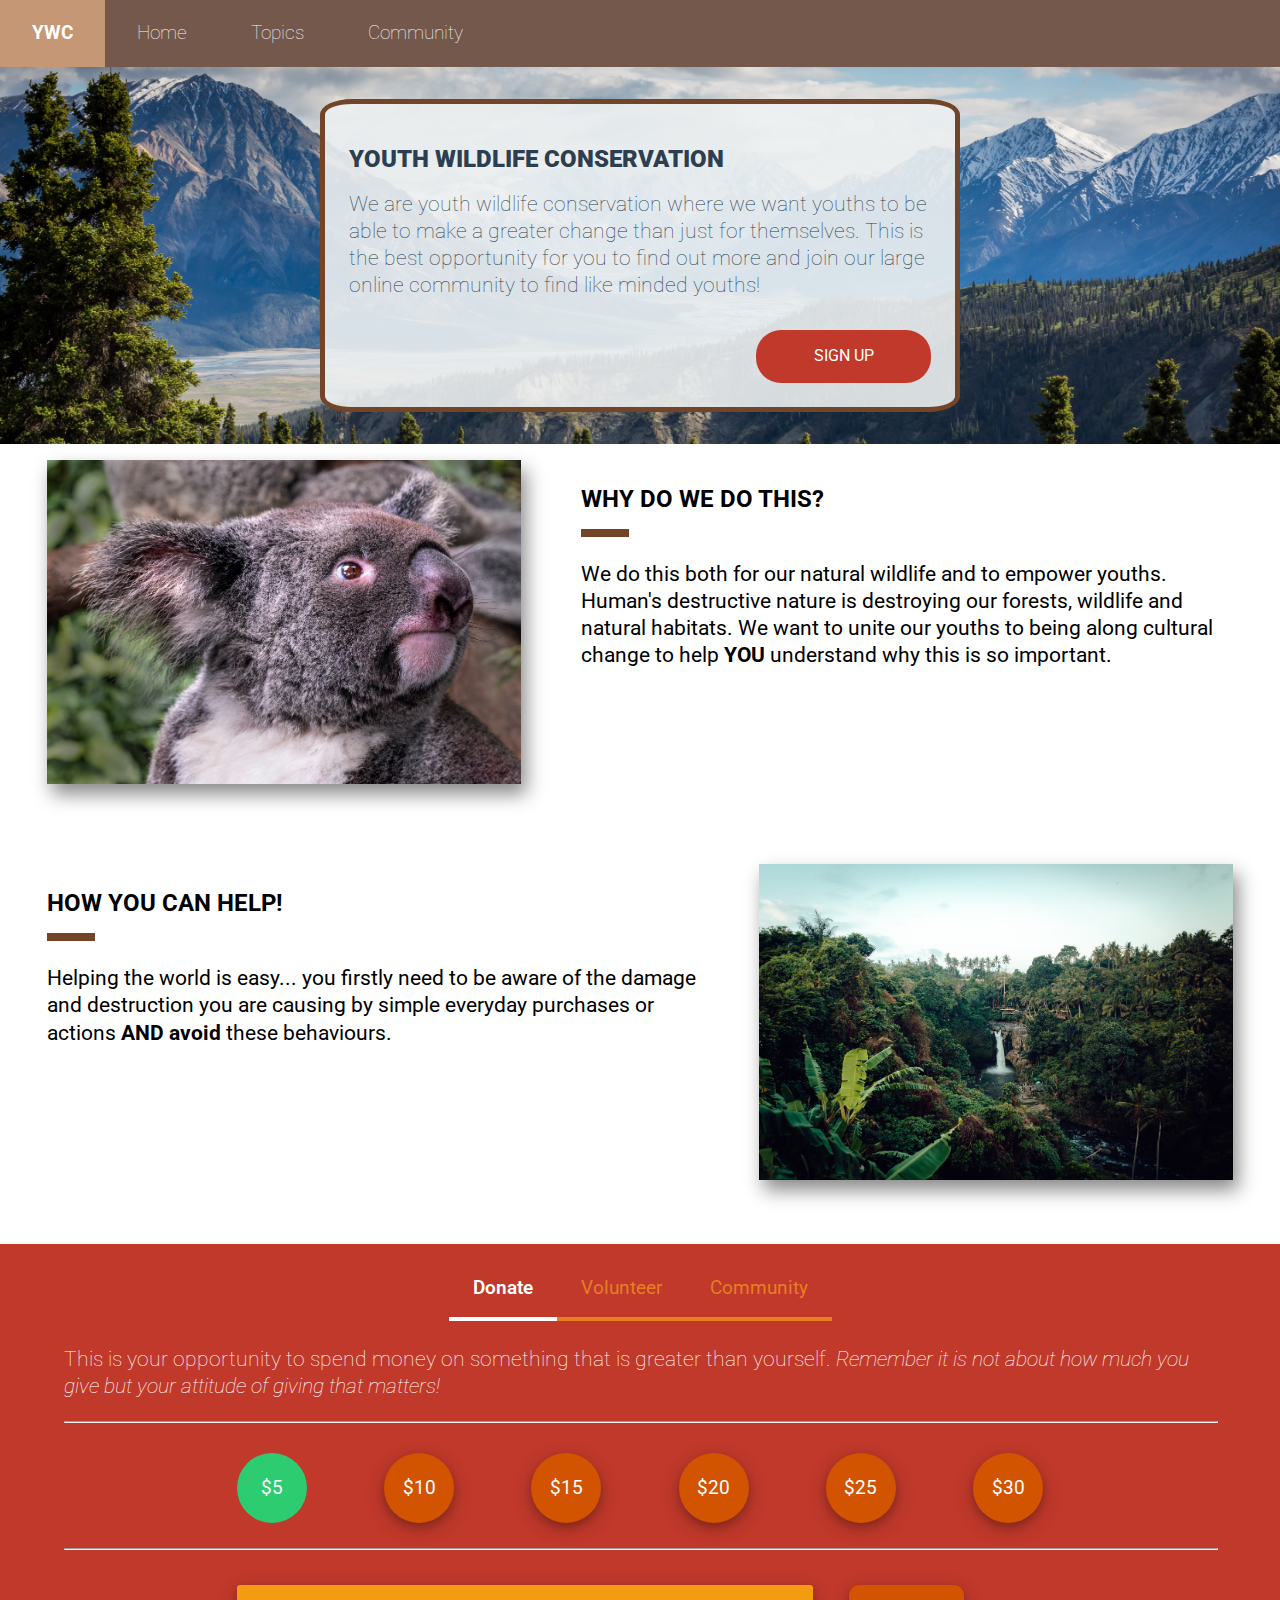
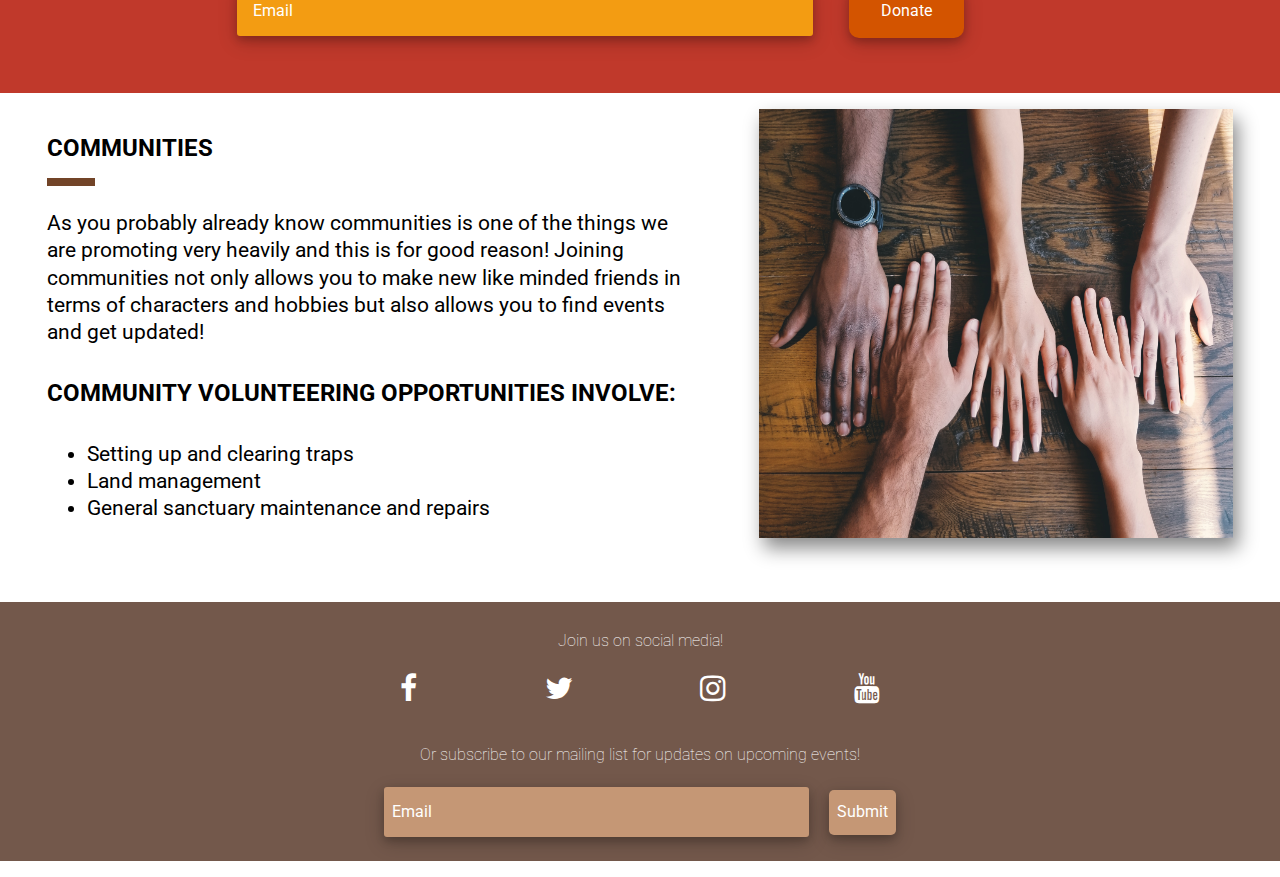
==== index.html @ f0b8f29a "Implemented topics page" ====
<!DOCTYPE html>
<html lang="en" dir="ltr">
  <head>
    <meta charset="utf-8">
    <meta http-equiv="X-UA-Compatible" content="IE=edge">
    <title>AWC</title>
    <meta name="viewport" content="width=device-width, initial-scale=1">
    <link rel="stylesheet" href="https://cdnjs.cloudflare.com/ajax/libs/font-awesome/4.7.0/css/font-awesome.min.css">
    <link href="https://fonts.googleapis.com/css2?family=Roboto:ital,wght@0,300;0,400;0,500;0,700;0,900;1,300;1,400;1,500;1,700;1,900&display=swap" rel="stylesheet">
    <link rel="stylesheet" href="css/normalize.css">
    <link rel="stylesheet" href="css/style.css">
  </head>
  <body>
    <div id='signin-modal' class='modal'>
      <!-- Modal content -->
        <div class='modal-content'>
          <div class='modal-header'>
            <i class="fa fa-window-close close"></i>
            <h4>Sign up</h4>
          </div>
          <div class='modal-form'>
            <div class='input-container'>
              <label for="fname">First Name:</label>
              <input id='fname' type="text" placeholder='Your first name...'>
            </div>
            <div class='input-container'>
              <label for="lname">Last Name:</label>
              <input id='lname' type="text" placeholder='Your last name...'>
            </div>
            <div class='input-container'>
              <label for="email">Email:</label>
              <input id='email' type="text" placeholder='www.example@gmail.com'>
            </div>
            <div class='input-container'>
              <label for="birthday">DOB:</label>
              <input type="date" id="birthday" name="birthday">
            </div>
            <div class='input-container'>
              <label for="fname">Gender:</label>
              <select name="gender" id="gender">
                <option value="Male">Male</option>
                <option value="Female">Female</option>
                <option value="Other">Other</option>
                <option value="Not specified">Not specified</option>
              </select>
            </div>
          </div>
          <button class='submit'>Submit</button>
        </div>
    </div>
    <!-- Responsive Navbar -->
    <div id='myTopNav' class='nav'>
      <h1 class='header'><a href="/" class='current'>YWC</a></h1>
      <a href="">Home</a>
      <a href="/topics/topics.html">Topics</a>
      <a href="">Community</a>
      <a id="open-nav" href="javascript:void(0)" class='icon'>
        <i class='fa fa-bars'></i>
      </a>
    </div>

    <!-- Header page -->
    <section>
      <div class='header-container'>
        <div class='section1-text clearfix'>
          <h1 class='header'>Youth Wildlife Conservation</h1>
          <p class='header-text'>We are youth wildlife conservation where we want youths to be able to make a greater change than just for themselves. This is the best opportunity for you to find out more and join our large online community to find like minded youths!</p>
          <button class='headerButton openModal' >
            <!-- Linking to javascript void just routes to nothing -->
            <a href="javascript:void(0);">Sign Up</a>
          </button>
        </div>
      </div>
    </section>

    <!-- main content -->
    <section class='content-container'>
      <div class='content2'>
        <div class='section2-text'>
          <h3 class='content-headers'>Why do we do this?</h3>
          <hr class='title-border'>
          <p class='content-text'>We do this both for our natural wildlife and to empower youths. Human's destructive nature is destroying our forests, wildlife and natural habitats. We want to unite our youths to being along cultural change to help <strong>YOU</strong> understand why this is so important.</p>
        </div>
        <img class='display-image' src="assets/david-clode-DJVgHZoeASw-unsplash.jpg" alt="Koala Image">
      </div>
      <hr class='page-divider'>
    </section>
    <section class='content-container'>
      <div class='content2 row-reverse'>
        <div class='section2-text'>
          <h3 class='content-headers'>How you can help!</h3>
          <hr class='title-border'>
          <p class='content-text'>Helping the world is easy... you firstly need to be aware of the damage and destruction you are causing by simple everyday purchases or actions <strong>AND avoid</strong> these behaviours.</p>
        </div>
        <img src="assets/nate-johnston-BW9bM5UoLk4-unsplash.jpg" alt="Image of beautiful rainforest" class='display-image'>
      </div>
    </section>
    <section id='fullwidth-container'>
      <div id='interactive-bar'>
        <button class='btn active'>Donate</button>
        <button class='btn'>Volunteer</button>
        <button class='btn'>Community</button>
      </div>
      <div class='toggle-div activated clearfix'>
        <p>This is your opportunity to spend money on something that is greater than yourself. <em>Remember it is not about how much you give but your attitude of giving that matters!</em></p>
        <hr class='toggle-rule'/>
        <div class='toggle-donation'>
          <!-- Here I'm going to need  round buttons -->
          <button class='active-donation'>$5</button>
          <button>$10</button>
          <button>$15</button>
          <button>$20</button>
          <button>$25</button>
          <button>$30</button>
        </div>
        <hr class='toggle-rule'/>
        <input type="text" placeholder="Email">
        <button id='donate-btn'>Donate</button>
        
        <!-- <img class='full-image' src="assets/kerin-gedge-a9CE7d_Kaq4-unsplash.jpg" alt="Kangaroo Image"> -->
      </div>
      
      <div class='toggle-div'>
        <p>Volunteering is one of the most direct ways you can impact the world with your hard work. This is the most hands on experience you can get as a youth and we will provide all the training needed!</p>
        <hr class='toggle-rule'/>
        <div id='toggle-interests'>
          <button>
            <strong>Sports</strong>  
            <img src="assets/icons/001-community.svg" alt="CommunitySVG">
          </button>
          <button>
            <strong>Animals</strong>  
            <img src="assets/icons/koala.svg" alt="KoalaSVG">
          </button>
          <button>
            <strong>Kids</strong>  
            <img src="assets/icons/002-social.svg" alt="SocialSVG">
          </button>
          <button>
            <strong>Volunteer</strong>  
            <img src="assets/icons/001-volunteer.svg" alt="VolunteerSVG">
          </button>
          <button>
            <strong>Social</strong>  
            <img src="assets/icons/003-chat.svg" alt="ChatSVG">
          </button>
          <button>
            <strong>Funds</strong>  
            <img src="assets/icons/online-donation.svg" alt="FundRaiserSVG">
          </button>
        </div>
        <input type="text" placeholder='Other...'>
        <button class="confirm openModal">Confirm Interests</button>
        <hr class='toggle-rule'/>
        
        
      </div>
      <div class='toggle-div'>
        <p>Communities are a great way to meet like minded people that want to help out and gain new lifelong friends in the process!</p>
        <hr class="toggle-rule"/>
        <h3>Why join a YWC community?</h3>
        <p>Joining a community is the best and most engaging way to interact with what we do here at YWC. Find training programmes and friends to sign up with to both learn new skills and have experiences that cannot be found anywhere else!</p>
        <button class='confirm openModal'>Join Community</button>
      </div>
    </section>
    <section class='content-container'>
      <div class='content2'>
        <div class='section2-text'>
          <h3 class='content-headers'>Communities</h3>
            <hr class='title-border'>
            <p class='content-text'>As you probably already know communities is one of the things we are promoting very heavily and this is for good reason! Joining communities not only allows you to make new like minded friends in terms of characters and hobbies but also allows you to find events and get updated!</p>
            <h4 class='content-headers'>Community volunteering opportunities involve:</h4>
            <ul>
              <li>Setting up and clearing traps</li>
              <li>Land management</li>
              <li>General sanctuary maintenance and repairs</li>
            </ul>
        </div>
        <img class='display-image' src="assets/community.jpeg" alt="Image of hands">
      </div>
      <hr class='page-divider'>
    </section>
    <section class='footer'>
      <h4>Join us on social media!</h4>
      <div>
        <a href="https://www.facebook.com/AWConservancy"><i class="fa fa-facebook media-icon"></i></a>
        <a href="https://twitter.com/awconservancy"><i class="fa fa-twitter media-icon"></i></a>
        <a href="https://www.instagram.com/australianwildlifeconservancy"><i class="fa fa-instagram media-icon"></i></a>
        <a href="https://www.youtube.com/channel/UCCAuftd0CLk8SWTd0KMzs7g"><i class="fa fa-youtube media-icon"></i></a>
      </div>
      <h4>Or subscribe to our mailing list for updates on upcoming events!</h4>
      <div id='subscribe'>
        <input type="text" placeholder='Email'>
        <button>Submit</button>
      </div>
      

    </section>
    <script src="index.js"></script>
  </body>
</html>
---- css/style.css ----
/* Global styling */
* {
	box-sizing: border-box;
}

body {
	font-family: "Roboto", sans-serif;
	line-height: 1.3;
}
a {
	text-decoration: none;
	color: #2c3e50;
}
.page-divider {
	width: 80%;
	margin-top: 20%;
	margin-bottom: 10%;
	border: 1px solid rgba(243, 156, 18, 0.7);
}

.title-border {
	width: 40px;
	margin-top: -10px;
	margin-bottom: 1.5rem;
	margin-left: 0;
	border: 4px solid #724428;
}
/* Modal styling */
/* Background popup */
.modal {
	display: none;
	position: fixed;
	z-index: 1; /* Displays the modal on top of everything */
	width: 100%;
	height: 110%;
	left: 0;
	padding-top: 100px;
	right: 0;
	overflow: auto;
	background-color: rgb(0, 0, 0, 0.6);
}
/* Modal content */
.modal-content {
	position: relative;
	background-color: #fefefe;
	margin: auto;
	padding: 0;
	border: 1px solid #888;
	width: 90%;
	box-shadow: 0 4px 8px 0 rgba(0, 0, 0, 0.2), 0 6px 20px 0 rgba(0, 0, 0, 0.19);
	animation-name: animatetop;
	animation-duration: 0.4s;
}

/* Close modal button */
.close {
	float: right;
	font-size: 30px;
	margin-top: 15px;
	margin-right: 10px;
}

.close:hover,
.close:focus {
	color: #000;
	text-decoration: none;
	cursor: pointer;
}
/* Submit button */
.submit {
	padding: 9px 0;
	width: 25%;
	margin: 2px 0 10px 16px;
	border: none;
	background-color: #c0392b;
	color: white;
	border-radius: 5px;
}

/* Form header */
.modal-header {
	padding: 1px 16px;
	width: 100%;
	color: white;
	background-color: #c0392b;
}

.modal-form {
	padding: 2px 16px;
	width: 80%;
	margin: 1rem auto 1rem auto;
}
.input-container input {
	margin-bottom: 10px;
	display: inline-block;
}
/* Form styling */
.modal-form input {
	padding: 0.5rem;
	margin-right: 30px;
	width: 100%;
	border: 1px solid #bdc3c7;
}
.modal-form select {
	padding: 0.5rem;
	margin-right: 30px;
	width: 100%;
	border: 1px solid #bdc3c7;
}

.modal-form input:focus {
	border: 2px solid #e67e22;
	padding: 0.5rem 1.2rem;
}

.modal-form label {
	margin-right: 1rem;
	font-weight: 500;
}

/* Navigation styling */
#myTopNav {
	margin-top: -16px;
}

.nav {
	overflow: hidden;
	background-color: #73584b;
}

.nav a {
	float: left;
	display: block;
	color: #f2f2f2;
	text-align: center;
	padding: 1rem 1.5rem;
	text-decoration: none;
	font-size: 1.3rem;
}

.nav a:hover {
	background-color: #ddd;
	color: black;
}

.nav a.current {
	background-color: #c59775;
	color: white;
}

.nav .icon {
	font-size: 1.3rem;
	display: none;
}

/* Header page styling */

.header-container {
	background-image: url("../assets/kalen-emsley-Bkci_8qcdvQ-unsplash.jpg");
	height: 100%;
	background-color: #cccccc;
	background-size: cover;
	background-position: center;
	background-repeat: no-repeat;
	padding: 2rem 0;
}

.section1-text {
	color: #2c3e50;
	/* position: relative; */
	text-align: left;
	margin: auto;
	width: 80%;
	background-color: rgba(236, 240, 241, 0.9);
	padding: 1rem;
	border-radius: 5%;
	border: 5px solid #724428;
	/* border: 5px solid black; */
}
.header {
	font-size: 1.2rem;
	font-weight: 700;
	text-transform: uppercase;
}

.header-text {
	font-size: 1.1rem;
	margin-top: 0.5rem;
}

.headerButton {
	padding: 0.7rem 1rem;
	margin-top: 10px;
	width: 100%;
	border: none;
	background-color: #c0392b;
	border-radius: 25px;
}

.headerButton > a {
	font-weight: 400;
	text-transform: uppercase;
	color: white;
}

/* Main content Styles */
.content-container {
	text-align: left;
	padding: 1rem 1rem 0 1rem;
	margin-bottom: 5%;
}

.content2 {
	display: flex;
	width: 90%;
	margin: auto;
}

.content-headers {
	font-size: 1.2rem;
	text-transform: uppercase;
}

.display-image {
	width: 100%;
	box-shadow: 5px 10px 18px #888888;
}

.findButton {
	margin-top: 1rem;
	padding: 0.8rem 0 0.8rem;
	width: 60%;
	border: 2px solid #d35400;
	border-radius: 25px;
}

/* Section3 Styles */

/* Interactive call to action section */
#fullwidth-container {
	background-color: #c0392b;
	margin-top: 50px;
	padding: 0 0 1rem 0;
	/* padding: 1rem; */
	/* height: 770px; */
	/* width: 100%; */
}
#interactive-bar {
	display: flex;
	margin: auto;
	justify-content: center;
}

#interactive-bar button {
	display: block;
	/* margin-top: 1rem; */
	margin: 0;
	background-color: #c0392b;
	padding: 1.5rem 1rem 0.5rem 1rem;
	color: #e67e22;
	font-size: 1rem;
	background-color: none;
	border: none;
	border-bottom: 4px solid #e67e22;
	transition: all 0.7s ease-in-out;
	/* animation-name: animateToggle;
	animation-duration: 1s; */
	/* padding: 1rem 1rem 0 1rem; */
}

#interactive-bar button.active,
#interactive-bar button:hover {
	border-bottom: 4px solid white;
	font-weight: 600;
	color: white;
}

#fullwidth-container div:not(:first-child) {
	color: white;
	/* font-weight: lighter; */
	text-align: left;
	width: 90%;
	margin: 25px auto;
	display: none;
}
#fullwidth-container div:not(:first-child) p {
	font-weight: lighter;
}

/* .toggle-div input:focus {
	border: 2px solid #f1c40f;
	padding: 1.5rem;
} */
#fullwidth-container div input {
	width: 100%;
	margin-top: 5px;
	padding: 0.8rem;
	border-radius: 3px;
	border: none;
	background-color: #f39c12;
	margin-bottom: 1rem;
	box-shadow: 0 4px 8px 0 rgba(0, 0, 0, 0.2), 0 6px 20px 0 rgba(0, 0, 0, 0.19);
}

#fullwidth-container div input::placeholder {
	/* Chrome, Firefox, Opera, Safari 10.1+ */
	color: white;
	opacity: 1; /* Firefox */
}
#fullwidth-container div input:-ms-input-placeholder {
	/* Internet Explorer 10-11 */
	color: white;
}
#fullwidth-container div input::-ms-input-placeholder {
	/* Microsoft Edge */
	color: white;
}
/* #fullwidth-container div:nth-child(2) input:focus {
	padding: 0.8rem 1.5rem;
} */
#fullwidth-container div > .toggle-donation {
	display: flex;
	justify-content: space-between;
}

#fullwidth-container div > #toggle-interests {
	display: flex;
	justify-content: space-between;
	flex-wrap: wrap;
}
#fullwidth-container div > #toggle-interests button {
	background-color: white;
	padding: 0.8rem 0.5rem;
	border-radius: 10px;
	border: none;
	margin-bottom: 1rem;
	color: #c0392b;
	box-shadow: 0 4px 8px 0 rgba(0, 0, 0, 0.2), 0 6px 20px 0 rgba(0, 0, 0, 0.19);
}

#fullwidth-container div > #toggle-interests button:first-child {
	color: white;
	padding: 0.8rem 0.5rem;
	border-radius: 10px;
	border: none;
	margin-bottom: 1rem;
	background-color: #f39c12;
	box-shadow: 0 4px 8px 0 rgba(0, 0, 0, 0.2), 0 6px 20px 0 rgba(0, 0, 0, 0.19);
}

#toggle-interests img {
	display: block;
	width: 75px;
	height: 75px;
	background: none;
	margin-top: 15px;
}
.confirm {
	width: 100%;
	margin-top: 1rem;
	margin-bottom: 1rem;
	padding: 1rem;
	background: #d35400;
	border: none;
	border-radius: 25px;
	/* text-transform: uppercase; */
	box-shadow: 0 4px 8px 0 rgba(0, 0, 0, 0.2), 0 6px 20px 0 rgba(0, 0, 0, 0.19);
}
#fullwidth-container div > .toggle-donation button {
	border-radius: 100%;
	background-color: #d35400;
	border: none;
	width: 55px;
	height: 55px;
	box-shadow: 0 4px 8px 0 rgba(0, 0, 0, 0.2), 0 6px 20px 0 rgba(0, 0, 0, 0.19);
}
#fullwidth-container div > .toggle-donation button:nth-child(n + 5) {
	display: none;
}

#fullwidth-container div:nth-child(2) > .toggle-donation button:hover {
	background-color: #2ecc71;
}
#fullwidth-container
	div:nth-child(2)
	> .toggle-donation
	button.active-donation {
	background-color: #2ecc71;
	box-shadow: none;
}

#donate-btn {
	width: 100%;
	margin-top: 1rem;
	padding: 1rem;
	background: #d35400;
	border: none;
	border-radius: 25px;
	box-shadow: 0 4px 8px 0 rgba(0, 0, 0, 0.2), 0 6px 20px 0 rgba(0, 0, 0, 0.19);
}

/* Styling the community cards container */

#fullwidth-container div.activated {
	display: block;
}

.full-image {
	width: 100%;
	margin-top: 2rem;
	/* margin-left: -15px; */
	box-shadow: 0 4px 8px 0 rgba(0, 0, 0, 0.2), 0 6px 20px 0 rgba(0, 0, 0, 0.19);
}
.toggle-rule {
	width: 100%;
	color: grey;
	margin-bottom: 30px;
}

/* Topics page */
#hot-topics {
}

/* Footer styles */
.footer {
	width: 100%;
	/* height: 200px; */
	padding: 0.5rem 2rem 1.5rem 2rem;
	background-color: #73584b;
	text-align: center;
	color: white;
}

.footer > div:nth-child(2) {
	display: flex;
	justify-content: space-around;
	margin-bottom: 2.5rem;
}

.footer > div:nth-child(4) input {
	padding: 0.5rem;
	width: 70%;
	height: 50px;
	margin-right: 10px;
	border-radius: 3px;
	border: none;
	background-color: #c59775;
	box-shadow: 0 4px 8px 0 rgba(0, 0, 0, 0.2), 0 6px 20px 0 rgba(0, 0, 0, 0.19);
}

.footer > div:nth-child(4) input::placeholder {
	/* Chrome, Firefox, Opera, Safari 10.1+ */
	color: white;
	opacity: 1; /* Firefox */
}
.footer > div:nth-child(4) input:-ms-input-placeholder {
	/* Internet Explorer 10-11 */
	color: white;
}
.footer > div:nth-child(4) input::-ms-input-placeholder {
	/* Microsoft Edge */
	color: white;
}
.footer > div:nth-child(4) button {
	padding: 0.5rem;
	height: 50px;
	background: #c59775;
	border: none;
	border-radius: 5px;
	box-shadow: 0 4px 8px 0 rgba(0, 0, 0, 0.2), 0 6px 20px 0 rgba(0, 0, 0, 0.19);
}

.footer > h4 {
	font-weight: lighter;
	display: block;
}

.media-icon {
	color: white;
	font-size: 30px;
}

/* Responsive design */
/* Tablet screens and below */
@media screen and (max-width: 768px) {
	/* Responsive navigation */
	div.content2 {
		flex-wrap: wrap;
	}
	.nav a:not(:first-child) {
		display: none;
	}
	.nav a.icon {
		float: right;
		display: block;
	}
	.nav.responsive .icon {
		position: absolute;
		padding: 0.9rem 1.5rem;
		right: 0;
		top: 0;
	}
	.nav.responsive a {
		float: none;
		display: block;
		text-align: left;
	}
	.nav.responsive a:nth-child(2) {
		margin-top: -16px;
	}
}

/* Tablet screens and larger */
@media screen and (min-width: 768px) {
	/* Layout */
	/* Navigation */
	.nav a {
		font-size: 1.2rem;
		padding: 1.3rem 2rem;
		font-weight: lighter;
	}
	/* Header page */
	.section1-text {
		padding: 1.5rem;
		width: 50%;
		margin-left: 25%;
		margin-right: auto;
	}
	.header {
		font-size: 1.5rem;
		font-weight: 900;
	}
	.header-text {
		font-size: 1.3rem;
		font-weight: lighter;
	}
	.headerButton {
		width: 30%;
		padding: 1rem 0;
		float: right;
	}
	/* Content page */
	body > section.content-container:nth-child(even) > .content2 {
		flex-direction: row-reverse;
	}
	body
		> section.content-container:nth-child(even)
		> .content2
		> .section2-text {
		margin-left: 5%;
		margin-right: 0;
	}
	.content2 {
		width: 95%;
	}
	.display-image {
		width: 40%;
	}
	.section2-text {
		margin-right: 5%;
	}
	.content-headers {
		font-size: 1.5rem;
	}
	.content-text {
		font-size: 1.3rem;
	}
	.page-divider {
		display: none;
	}
	.content-container {
		text-align: left;
	}
	/* Toggle Container Stylings */
	/* Interactive bar */
	#interactive-bar button {
		font-size: 1.2rem;
		padding: 2rem 1.5rem 1rem 1.5rem;
	}
	.toggle-div > p {
		font-size: 1.3rem;
	}
	#fullwidth-container div > .toggle-donation {
		width: 70%;
	}
	#fullwidth-container div > .toggle-donation button {
		font-size: 1.2rem;
		width: 70px;
		height: 70px;
	}
	#fullwidth-container div > .toggle-donation button:nth-child(n + 5) {
		display: block;
	}
	#fullwidth-container div input {
		width: 50%;
		margin-right: 2rem;
		margin-left: 15%;
		padding: 1rem;
	}
	#donate-btn {
		width: 10%;
		margin: 0;
		border-radius: 10px;
	}
	.confirm {
		width: 20%;
		border-radius: 10px;
		/* float: right; */
		margin-top: 0;
	}

	.section2-text > ul > li {
		font-size: 1.3rem;
	}

	/* Footer styling at large breakpoints */
	.footer > div:nth-child(2) {
		margin-left: auto;
		margin-right: auto;
		width: 50%;
	}
	.footer > div:nth-child(4) input {
		width: 35%;
		margin-right: 1rem;
	}
	.footer > div:nth-child(4) button {
		padding: 0.5rem;
		height: 45px;
	}
}
.clearfix::after {
	content: "";
	clear: both;
	display: table;
}
/* Add Animation and keyframing */
/* Modal animation */
@keyframes animatetop {
	from {
		top: -300px;
		opacity: 0;
	}
	to {
		top: 0;
		opacity: 1;
	}
}

/* @keyframes animateToggle {
	0% {
		width: 0%;
		opacity: 0;
	}
	100% {
		width: 100%;
		opacity: 1;
	}
}  */
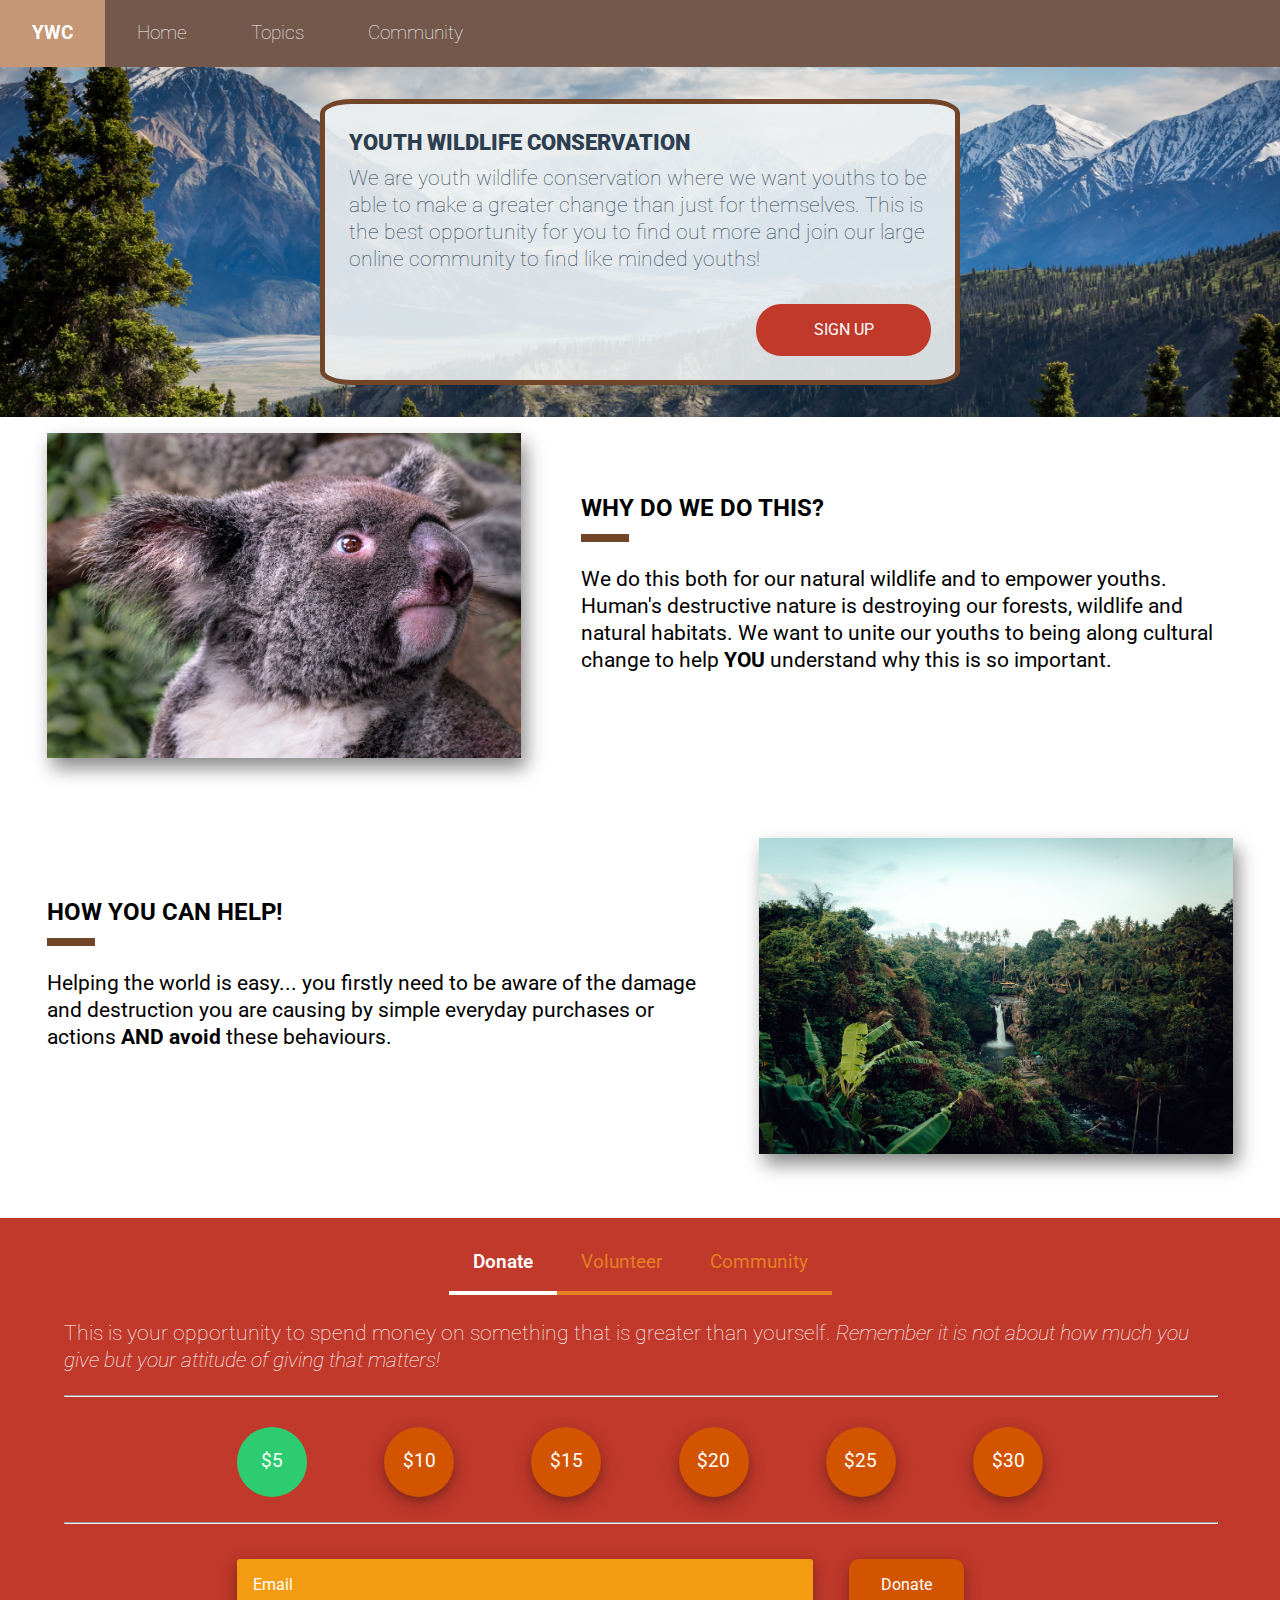
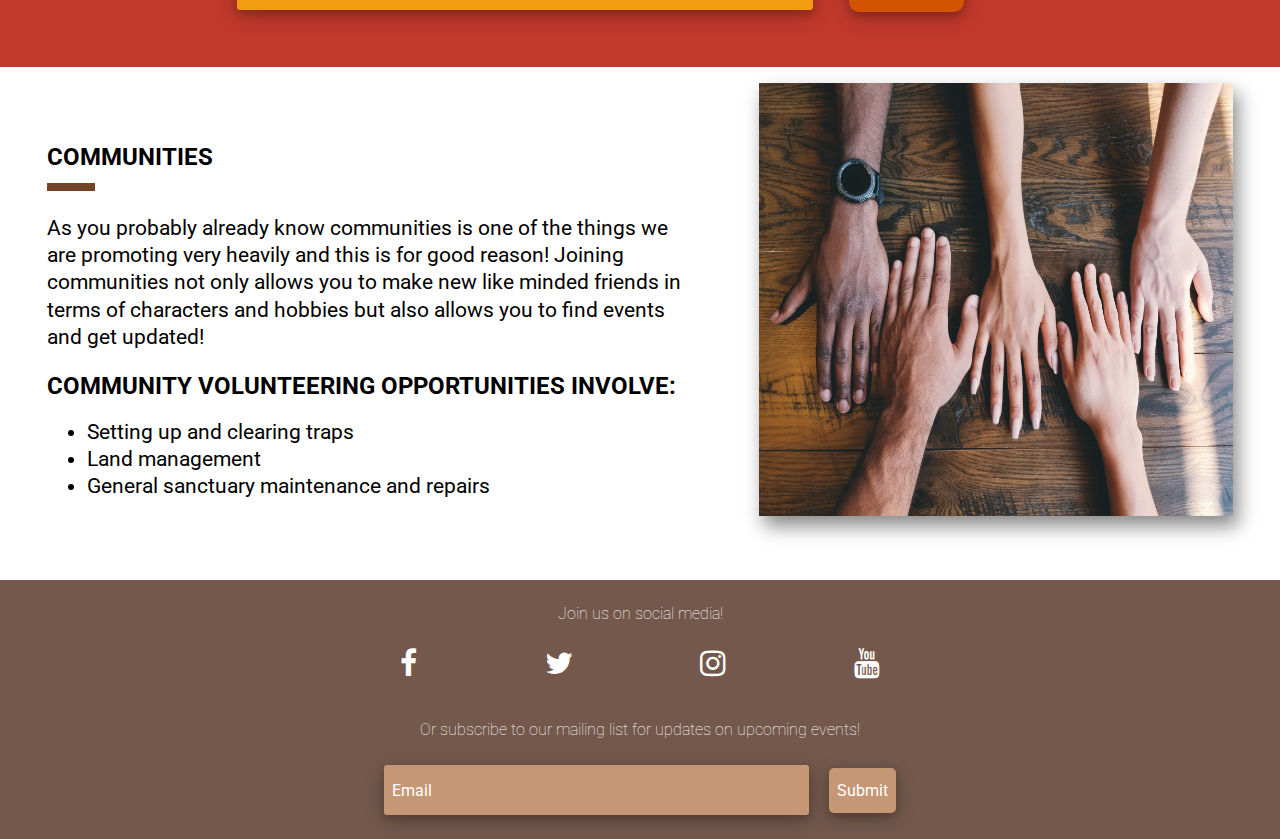
==== commit 51d410eb: "Finished mobile topics and news page" ====
--- a/index.html
+++ b/index.html
@@ -63,7 +63,7 @@
     <section>
       <div class='header-container'>
         <div class='section1-text clearfix'>
-          <h1 class='header'>Youth Wildlife Conservation</h1>
+          <h1 class='header-header'>Youth Wildlife Conservation</h1>
           <p class='header-text'>We are youth wildlife conservation where we want youths to be able to make a greater change than just for themselves. This is the best opportunity for you to find out more and join our large online community to find like minded youths!</p>
           <button class='headerButton openModal' >
             <!-- Linking to javascript void just routes to nothing -->
@@ -178,7 +178,6 @@
         </div>
         <img class='display-image' src="assets/community.jpeg" alt="Image of hands">
       </div>
-      <hr class='page-divider'>
     </section>
     <section class='footer'>
       <h4>Join us on social media!</h4>
--- a/css/style.css
+++ b/css/style.css
@@ -10,6 +10,12 @@
 a {
 	text-decoration: none;
 	color: #2c3e50;
+}
+h1,
+h2,
+h3,
+h4 {
+	margin: 0;
 }
 .page-divider {
 	width: 80%;
@@ -20,7 +26,7 @@
 
 .title-border {
 	width: 40px;
-	margin-top: -10px;
+	margin-top: 10px;
 	margin-bottom: 1.5rem;
 	margin-left: 0;
 	border: 4px solid #724428;
@@ -38,6 +44,9 @@
 	right: 0;
 	overflow: auto;
 	background-color: rgb(0, 0, 0, 0.6);
+}
+.modal-header > h4 {
+	padding: 1rem;
 }
 /* Modal content */
 .modal-content {
@@ -56,7 +65,7 @@
 .close {
 	float: right;
 	font-size: 30px;
-	margin-top: 15px;
+	margin-top: 10px;
 	margin-right: 10px;
 }
 
@@ -119,10 +128,6 @@
 }
 
 /* Navigation styling */
-#myTopNav {
-	margin-top: -16px;
-}
-
 .nav {
 	overflow: hidden;
 	background-color: #73584b;
@@ -177,9 +182,9 @@
 	border: 5px solid #724428;
 	/* border: 5px solid black; */
 }
-.header {
-	font-size: 1.2rem;
-	font-weight: 700;
+.header-header {
+	font-size: 1.4rem;
+	font-weight: 900;
 	text-transform: uppercase;
 }
 
@@ -418,7 +423,225 @@
 }
 
 /* Topics page */
-#hot-topics {
+#topics {
+	width: 80%;
+	margin: 2rem auto;
+}
+
+#news {
+	background-color: black;
+	color: white;
+}
+
+.grid-container {
+	display: flex;
+	flex-wrap: wrap;
+}
+
+.topic-card {
+	box-shadow: 0 4px 8px 0 rgba(0, 0, 0, 0.2), 0 6px 20px 0 rgba(0, 0, 0, 0.19);
+	margin: auto auto 1rem auto;
+	width: 100%;
+	height: 250px;
+	background-repeat: no-repeat;
+	/* background-size: 250px 200px; */
+	background-size: 100% 250px;
+	position: relative;
+	background-position: center;
+	/* margin-right: 2rem; */
+}
+.topic-card:hover {
+	background-size: 130% 300px;
+	transition: 0.2s ease-in-out;
+	box-shadow: none;
+}
+
+.topic-card > header > h3 {
+	/* color: rgba(189, 195, 199, 1); */
+	color: white;
+	padding: 0 0.7rem;
+	margin-bottom: 20px;
+	cursor: pointer;
+	text-transform: uppercase;
+}
+.topic-card > button {
+	/* color: rgba(189, 195, 199, 1); */
+	text-transform: uppercase;
+	width: 100%;
+	font-size: 1.2rem;
+	/* font-weight: lighter; */
+	color: white;
+	height: 50px;
+	border: none;
+	background-color: rgba(211, 84, 0, 1);
+	margin-top: 56px;
+	transition: color 0.5s ease;
+	border-right: 15px solid rgba(241, 196, 15, 1);
+	transform: translateZ(0);
+	backface-visibility: hidden;
+	position: relative;
+	transition-property: color;
+	transition-duration: 0.3s;
+}
+.topic-card > button:before {
+	content: "";
+	position: absolute;
+	z-index: -1;
+	top: 0;
+	left: 0;
+	right: 0;
+	bottom: 0;
+	background: rgba(241, 196, 15, 1);
+	-webkit-transform: scaleX(0);
+	transform: scaleX(0);
+	-webkit-transform-origin: 100% 50%;
+	transform-origin: 100% 50%;
+	-webkit-transition-property: transform;
+	transition-property: transform;
+	-webkit-transition-duration: 0.3s;
+	transition-duration: 0.3s;
+	-webkit-transition-timing-function: ease-out;
+	transition-timing-function: ease-out;
+}
+.topic-card > button:hover:before,
+.topic-card > button:focus:before,
+.topic-card > button:active:before {
+	-webkit-transform: scaleX(1);
+	transform: scaleX(1);
+}
+.topic-card > header {
+	margin: 100px auto auto auto;
+	text-align: center;
+}
+
+.topic-card:nth-child(1) {
+	background-image: linear-gradient(
+			rgba(0, 0, 0, 0.85),
+			rgba(255, 255, 255, 0.45)
+		),
+		url(../assets/noaa-Noz3PW1W0X4-unsplash.jpg);
+}
+.topic-card:nth-child(2) {
+	background-image: linear-gradient(
+			rgba(0, 0, 0, 0.85),
+			rgba(255, 255, 255, 0.45)
+		),
+		url(../assets/nate-johnston-BW9bM5UoLk4-unsplash.jpg);
+}
+.topic-card:nth-child(3) {
+	background-image: linear-gradient(
+			rgba(0, 0, 0, 0.85),
+			rgba(255, 255, 255, 0.45)
+		),
+		url(../assets/kris-mikael-krister-aGihPIbrtVE-unsplash.jpg);
+}
+.topic-card:nth-child(4) {
+	background-image: linear-gradient(
+			rgba(0, 0, 0, 0.85),
+			rgba(255, 255, 255, 0.45)
+		),
+		url(../assets/community.jpeg);
+}
+.topic-card:nth-child(5) {
+	background-image: linear-gradient(
+			rgba(0, 0, 0, 0.85),
+			rgba(255, 255, 255, 0.45)
+		),
+		url(../assets/kerin-gedge-a9CE7d_Kaq4-unsplash.jpg);
+}
+.topic-card:nth-child(6) {
+	background-image: linear-gradient(
+			rgba(0, 0, 0, 0.85),
+			rgba(255, 255, 255, 0.45)
+		),
+		url(../assets/kalen-emsley-Bkci_8qcdvQ-unsplash.jpg);
+}
+
+.card-list {
+	width: 80%;
+	margin: auto;
+	display: flex;
+	padding: 2rem;
+	overflow-x: scroll;
+}
+
+.card-list::-webkit-scrollbar {
+	width: 5px;
+	height: 5px;
+}
+.card-list::-webkit-scrollbar-thumb {
+	background: rgba(192, 57, 43, 1);
+	border-radius: 10px;
+	box-shadow: inset 2px 2px 2px hsla(0, 0%, 100%, 0.25),
+		inset -2px -2px 2px rgba(192, 57, 43, 0.25);
+}
+.card-list::-webkit-scrollbar-track {
+	background: #73584b;
+}
+
+.card {
+	display: flex;
+	position: relative;
+	flex-direction: column;
+	height: 500px;
+	width: 400px;
+	min-width: 250px;
+	padding: 1.5rem;
+	border-radius: 16px;
+	background: #17141d;
+	box-shadow: -1rem 0 3rem #000;
+	transition: 0.3s;
+	margin: 0;
+}
+.card:hover {
+	transform: translateY(-1rem);
+}
+.card:hover ~ .card {
+	transform: translateX(130px);
+}
+.card:not(:first-child) {
+	margin-left: -130px;
+}
+/* Selects the header element */
+#news {
+	margin-top: 100px;
+}
+#news > header:nth-child(1) {
+	/* text-align: center; */
+	width: 60%;
+	margin: auto;
+	padding-top: 2rem;
+	margin-bottom: -20px;
+}
+#news > header:nth-child(1) > h2 {
+	text-transform: uppercase;
+	color: rgba(241, 196, 15, 1);
+}
+
+.card-header > h2 {
+	color: rgba(241, 196, 15, 1);
+}
+.card-header > p {
+	color: rgba(231, 76, 60, 1);
+}
+.card-content > img {
+	margin: 10px 0;
+	border-radius: 10px;
+	width: 100%;
+	height: 150px;
+}
+.card-content > p:nth-child(2) {
+	font-weight: lighter;
+	color: rgba(46, 204, 113, 1);
+	margin-top: -10px;
+	text-transform: uppercase;
+}
+.card-content > button {
+	padding: 0.5rem 1.5rem;
+	background-color: rgba(231, 76, 60, 1);
+	border-radius: 5px;
+	border: none;
+	float: right;
 }
 
 /* Footer styles */
@@ -473,6 +696,7 @@
 .footer > h4 {
 	font-weight: lighter;
 	display: block;
+	margin: 1rem 0 1.5rem 0;
 }
 
 .media-icon {
@@ -504,9 +728,6 @@
 		float: none;
 		display: block;
 		text-align: left;
-	}
-	.nav.responsive a:nth-child(2) {
-		margin-top: -16px;
 	}
 }
 
@@ -557,6 +778,7 @@
 		width: 40%;
 	}
 	.section2-text {
+		margin-top: 5%;
 		margin-right: 5%;
 	}
 	.content-headers {
@@ -611,6 +833,19 @@
 
 	.section2-text > ul > li {
 		font-size: 1.3rem;
+	}
+
+	.topic-card {
+		width: 25%;
+		height: 230px;
+		background-size: 100% 230px;
+		margin-bottom: 1.4rem;
+		margin-right: 1rem;
+	}
+
+	.topic-card > header {
+		margin: 80px auto auto auto;
+		text-align: center;
 	}
 
 	/* Footer styling at large breakpoints */
@@ -645,14 +880,3 @@
 		opacity: 1;
 	}
 }
-
-/* @keyframes animateToggle {
-	0% {
-		width: 0%;
-		opacity: 0;
-	}
-	100% {
-		width: 100%;
-		opacity: 1;
-	}
-}  */
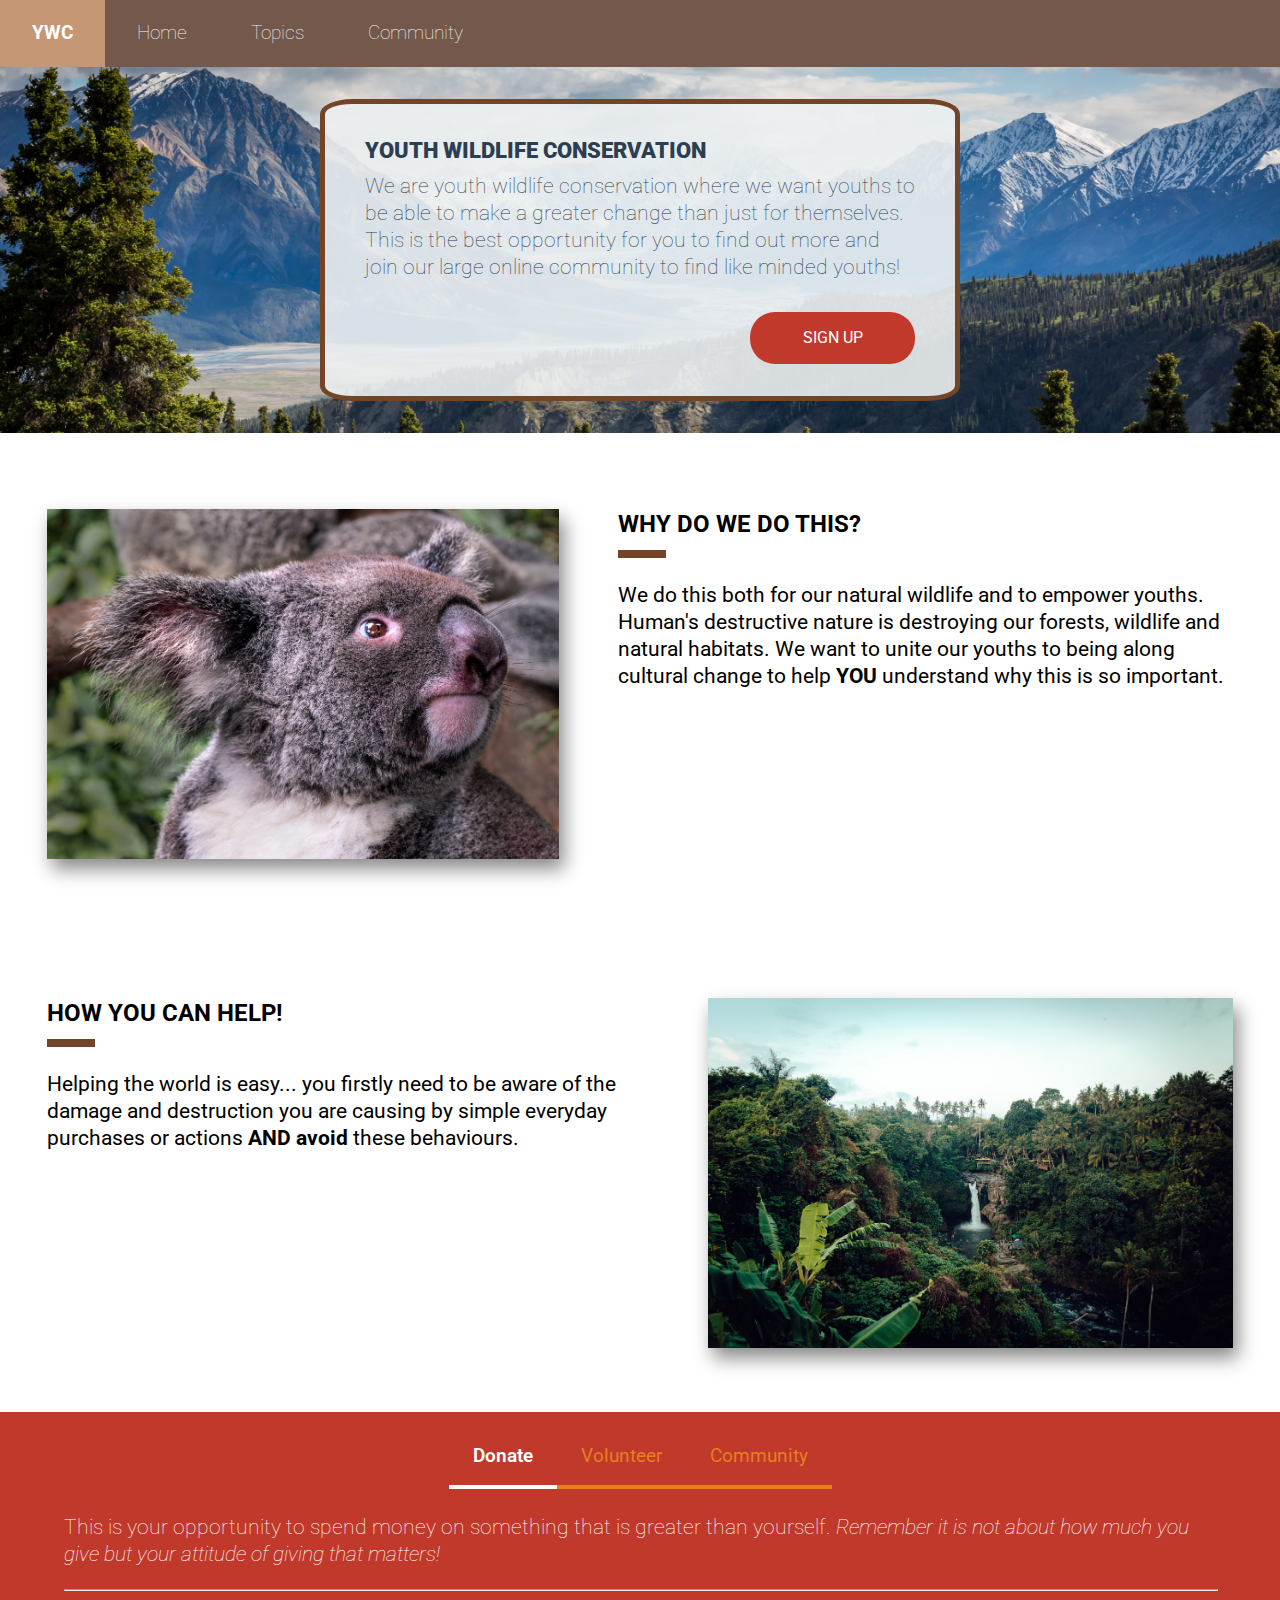
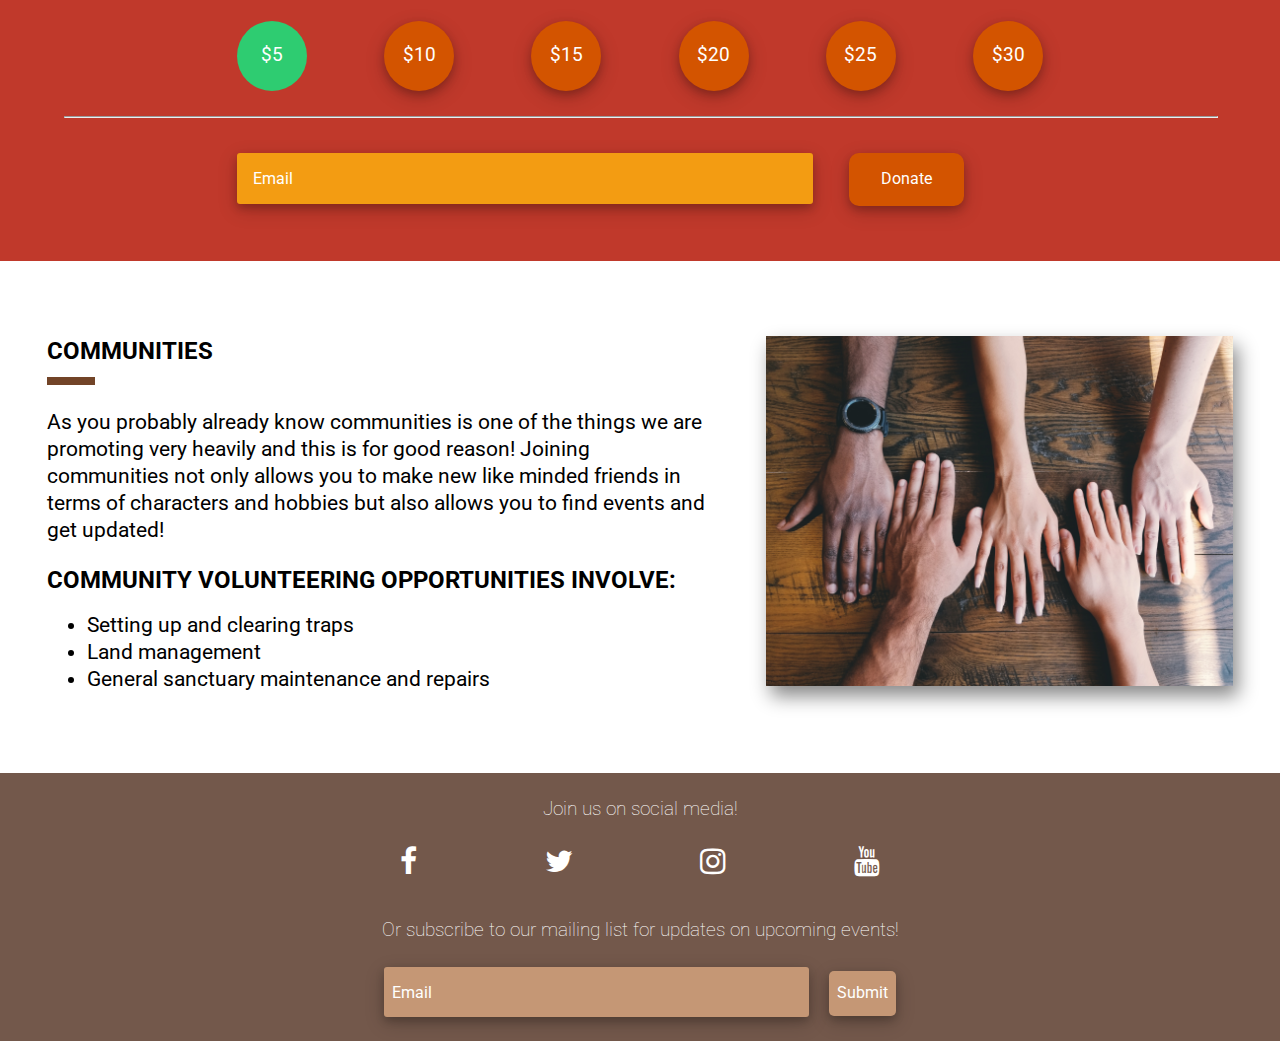
==== commit 5cb46324: "Fixed JS file" ====
--- a/index.html
+++ b/index.html
@@ -95,6 +95,7 @@
         <img src="assets/nate-johnston-BW9bM5UoLk4-unsplash.jpg" alt="Image of beautiful rainforest" class='display-image'>
       </div>
     </section>
+    
     <section id='fullwidth-container'>
       <div id='interactive-bar'>
         <button class='btn active'>Donate</button>
--- a/css/style.css
+++ b/css/style.css
@@ -177,7 +177,7 @@
 	margin: auto;
 	width: 80%;
 	background-color: rgba(236, 240, 241, 0.9);
-	padding: 1rem;
+	padding: 2rem;
 	border-radius: 5%;
 	border: 5px solid #724428;
 	/* border: 5px solid black; */
@@ -268,9 +268,6 @@
 	border: none;
 	border-bottom: 4px solid #e67e22;
 	transition: all 0.7s ease-in-out;
-	/* animation-name: animateToggle;
-	animation-duration: 1s; */
-	/* padding: 1rem 1rem 0 1rem; */
 }
 
 #interactive-bar button.active,
@@ -423,6 +420,21 @@
 }
 
 /* Topics page */
+#topics-intro {
+	width: 80%;
+	margin: 3rem auto;
+}
+.topics-header {
+	text-transform: uppercase;
+}
+.topics-body {
+	display: flex;
+	flex-wrap: wrap;
+}
+.topics-body > p {
+	font-size: 1.2rem;
+}
+
 #topics {
 	width: 80%;
 	margin: 2rem auto;
@@ -451,9 +463,9 @@
 	/* margin-right: 2rem; */
 }
 .topic-card:hover {
-	background-size: 130% 300px;
-	transition: 0.2s ease-in-out;
-	box-shadow: none;
+	background-size: 120% 300px;
+	transition: 0.3s ease-in-out;
+	/* box-shadow: none; */
 }
 
 .topic-card > header > h3 {
@@ -697,6 +709,7 @@
 	font-weight: lighter;
 	display: block;
 	margin: 1rem 0 1.5rem 0;
+	font-size: 1.2rem;
 }
 
 .media-icon {
@@ -742,7 +755,7 @@
 	}
 	/* Header page */
 	.section1-text {
-		padding: 1.5rem;
+		padding: 2rem 2.5rem;
 		width: 50%;
 		margin-left: 25%;
 		margin-right: auto;
@@ -775,7 +788,9 @@
 		width: 95%;
 	}
 	.display-image {
-		width: 40%;
+		margin-top: 5%;
+		height: 350px;
+		width: 45%;
 	}
 	.section2-text {
 		margin-top: 5%;
@@ -848,6 +863,13 @@
 		text-align: center;
 	}
 
+	.card-content > img {
+		margin: 10px 0;
+		border-radius: 10px;
+		width: 100%;
+		height: 170px;
+	}
+
 	/* Footer styling at large breakpoints */
 	.footer > div:nth-child(2) {
 		margin-left: auto;
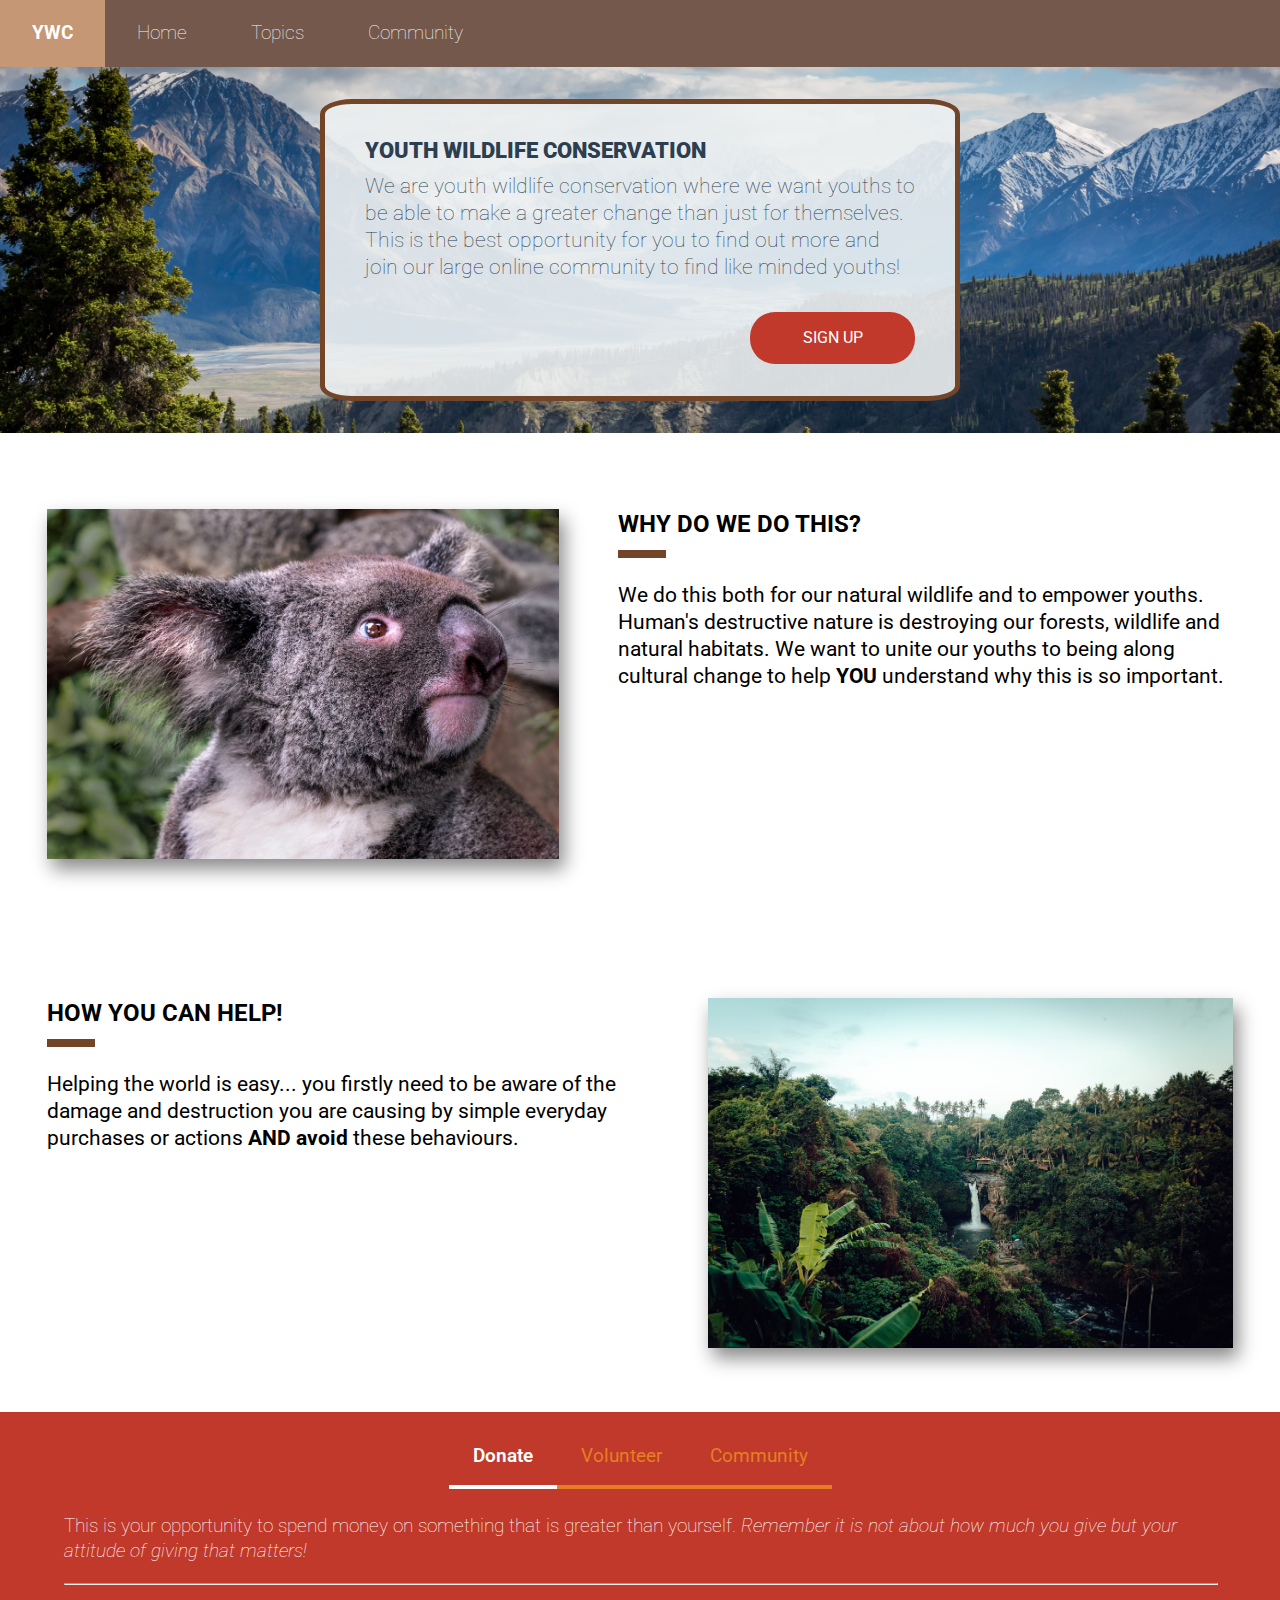
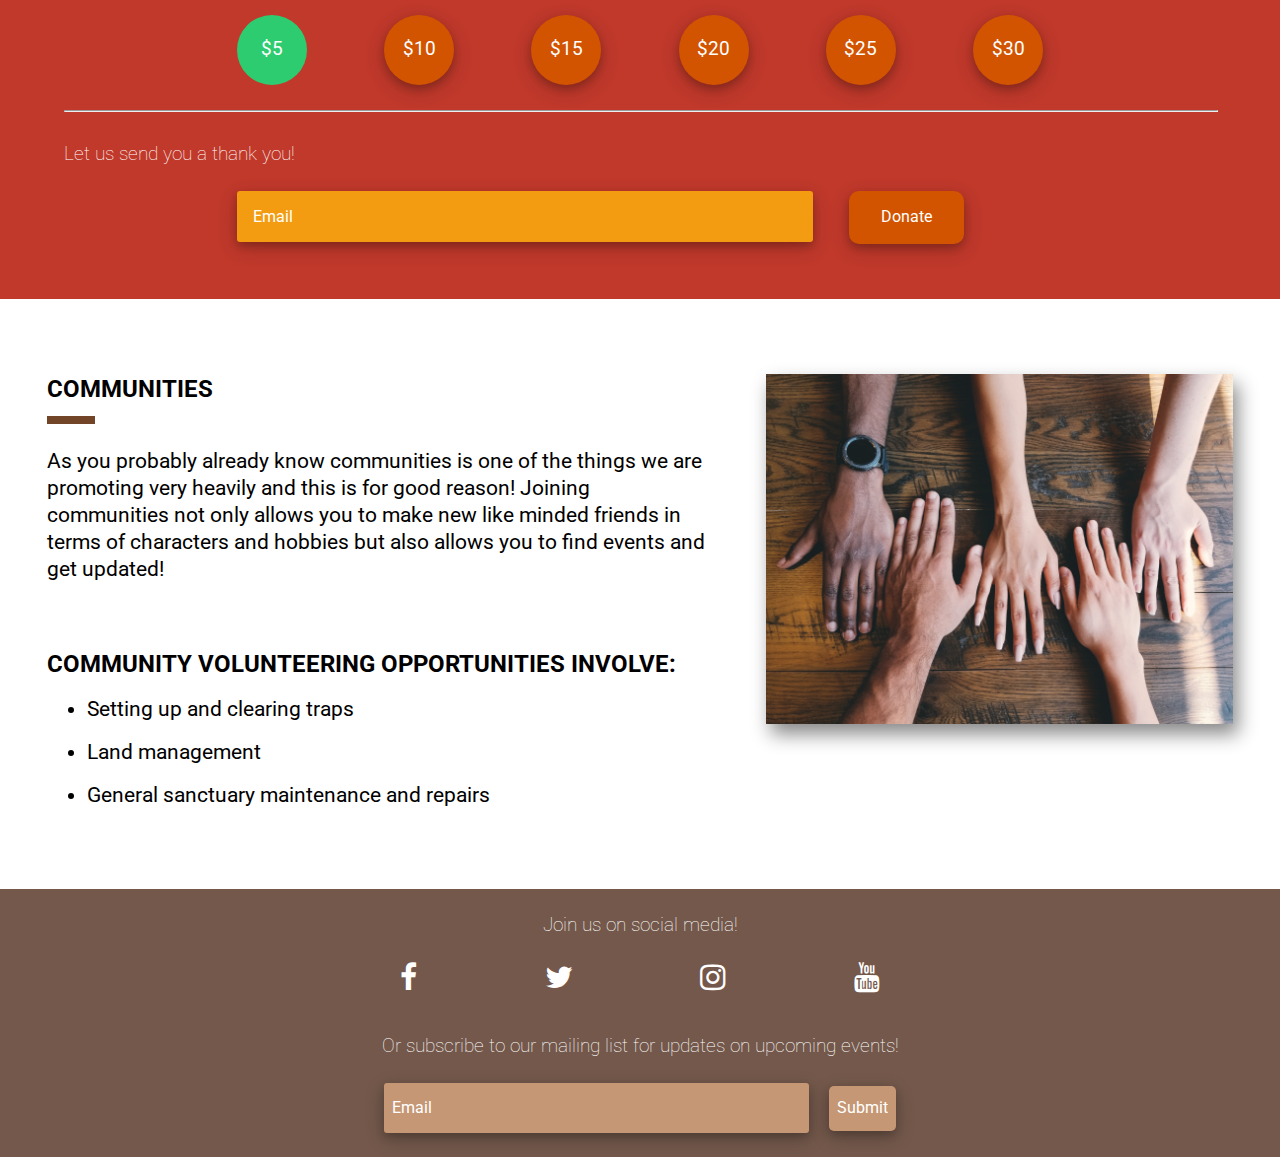
==== commit 0b48862a: "Finalised topics and landing page" ====
--- a/index.html
+++ b/index.html
@@ -115,6 +115,7 @@
           <button>$30</button>
         </div>
         <hr class='toggle-rule'/>
+        <p>Let us send you a thank you!</p>
         <input type="text" placeholder="Email">
         <button id='donate-btn'>Donate</button>
         
@@ -194,7 +195,6 @@
         <button>Submit</button>
       </div>
       
-
     </section>
     <script src="index.js"></script>
   </body>
--- a/css/style.css
+++ b/css/style.css
@@ -220,12 +220,21 @@
 	width: 90%;
 	margin: auto;
 }
-
+.section2-text {
+	margin-top: 5%;
+}
+
+.section2-text > ul > li {
+	font-size: 1.2rem;
+}
 .content-headers {
+	font-size: 1.4rem;
+	text-transform: uppercase;
+}
+.content-text {
 	font-size: 1.2rem;
-	text-transform: uppercase;
-}
-
+	margin-bottom: 10%;
+}
 .display-image {
 	width: 100%;
 	box-shadow: 5px 10px 18px #888888;
@@ -263,11 +272,11 @@
 	background-color: #c0392b;
 	padding: 1.5rem 1rem 0.5rem 1rem;
 	color: #e67e22;
-	font-size: 1rem;
+	font-size: 1.2rem;
 	background-color: none;
 	border: none;
 	border-bottom: 4px solid #e67e22;
-	transition: all 0.7s ease-in-out;
+	transition: all 0.5s ease-in-out;
 }
 
 #interactive-bar button.active,
@@ -287,6 +296,7 @@
 }
 #fullwidth-container div:not(:first-child) p {
 	font-weight: lighter;
+	font-size: 1.2rem;
 }
 
 /* .toggle-div input:focus {
@@ -733,7 +743,7 @@
 	}
 	.nav.responsive .icon {
 		position: absolute;
-		padding: 0.9rem 1.5rem;
+		/* padding: 0.9rem 1.5rem; */
 		right: 0;
 		top: 0;
 	}
@@ -747,6 +757,10 @@
 /* Tablet screens and larger */
 @media screen and (min-width: 768px) {
 	/* Layout */
+	/* Modal */
+	.modal-content {
+		width: 50%;
+	}
 	/* Navigation */
 	.nav a {
 		font-size: 1.2rem;
@@ -848,6 +862,7 @@
 
 	.section2-text > ul > li {
 		font-size: 1.3rem;
+		margin-bottom: 1rem;
 	}
 
 	.topic-card {
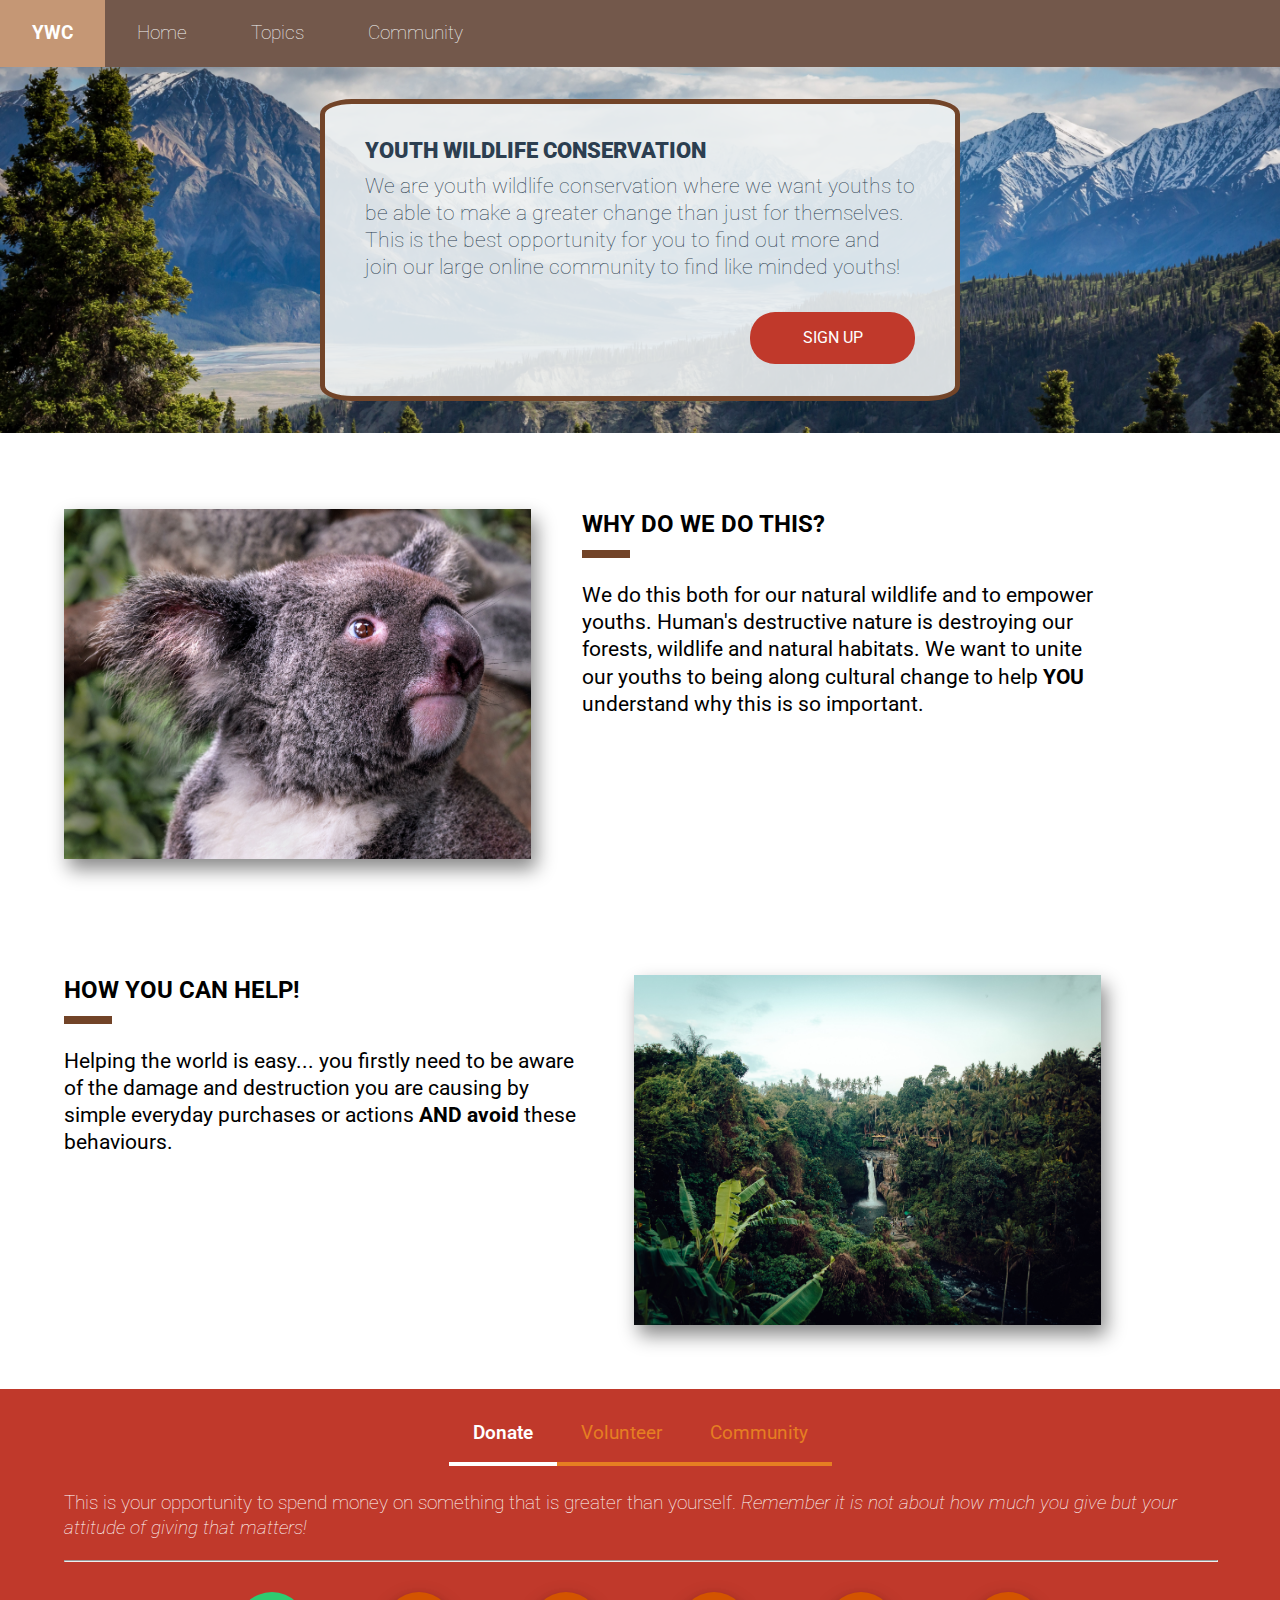
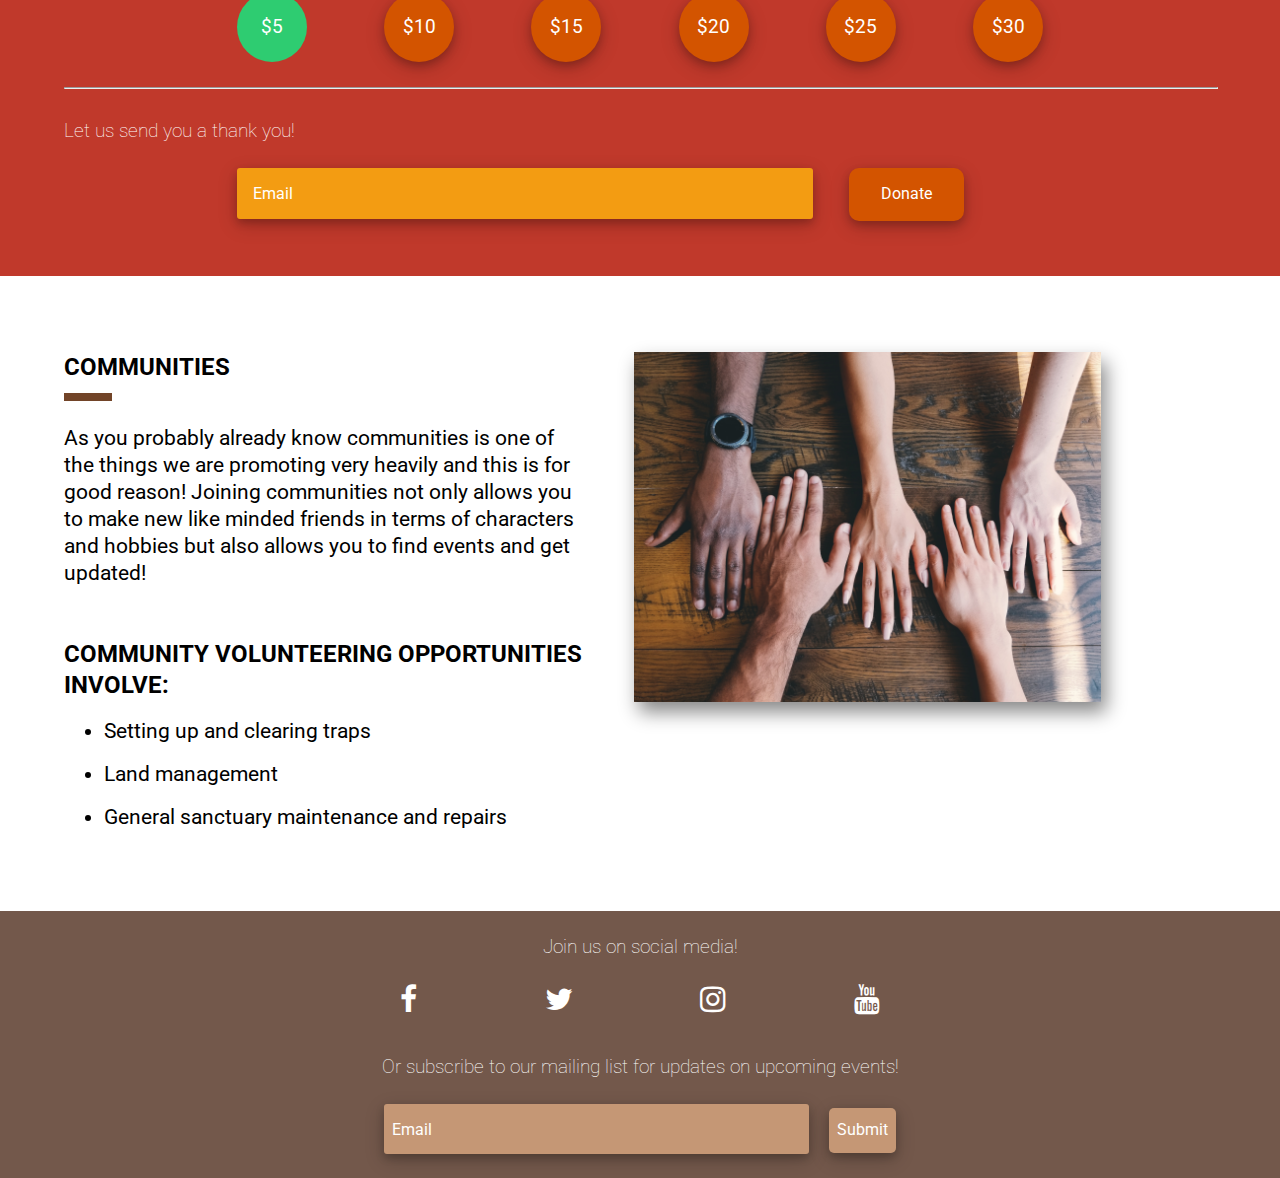
==== commit cb9d6142: "Completed dashboard section" ====
--- a/index.html
+++ b/index.html
@@ -51,9 +51,9 @@
     <!-- Responsive Navbar -->
     <div id='myTopNav' class='nav'>
       <h1 class='header'><a href="/" class='current'>YWC</a></h1>
-      <a href="">Home</a>
+      <a href="#">Home</a>
       <a href="/topics/topics.html">Topics</a>
-      <a href="">Community</a>
+      <a href="/community/community.html">Community</a>
       <a id="open-nav" href="javascript:void(0)" class='icon'>
         <i class='fa fa-bars'></i>
       </a>
@@ -86,7 +86,7 @@
       <hr class='page-divider'>
     </section>
     <section class='content-container'>
-      <div class='content2 row-reverse'>
+      <div class='content2'>
         <div class='section2-text'>
           <h3 class='content-headers'>How you can help!</h3>
           <hr class='title-border'>
--- a/css/style.css
+++ b/css/style.css
@@ -211,14 +211,17 @@
 /* Main content Styles */
 .content-container {
 	text-align: left;
-	padding: 1rem 1rem 0 1rem;
-	margin-bottom: 5%;
-}
-
-.content2 {
-	display: flex;
+	/* padding: 1rem 1rem 0 1rem; */
 	width: 90%;
 	margin: auto;
+	margin-bottom: 5%;
+}
+
+.content2 {
+	display: flex;
+	margin-top: 1.5rem;
+	/* width: 90%; */
+	/* margin: auto; */
 }
 .section2-text {
 	margin-top: 5%;
@@ -446,8 +449,8 @@
 }
 
 #topics {
-	width: 80%;
-	margin: 2rem auto;
+	width: 90%;
+	margin: auto;
 }
 
 #news {
@@ -666,6 +669,110 @@
 	float: right;
 }
 
+.dashboard-intro {
+	width: 90%;
+	margin: 2rem auto;
+}
+.dashboard-intro > section > header > h4 {
+	font-size: 1.5rem;
+	margin-top: 2rem;
+}
+
+#dashboard-container {
+	display: flex;
+	flex-wrap: wrap;
+	margin: auto;
+	width: 90%;
+}
+
+.dashboard {
+	margin: auto auto 2rem auto;
+	width: 80%;
+	height: 400px;
+	border: 2px solid grey;
+	border-radius: 10px;
+	padding: 1rem;
+}
+.dashboard-header {
+	text-transform: uppercase;
+	margin-bottom: 1rem;
+}
+.dashboard-image {
+	width: 100%;
+	/* height: auto; */
+	margin: auto;
+}
+.dashboard > button {
+	float: right;
+	cursor: pointer;
+	margin-top: 1rem;
+	padding: 0.5rem 2rem;
+	border-radius: 10px;
+	outline: none;
+	border: none;
+	box-shadow: 0 6px rgba(192, 57, 43, 1);
+	color: white;
+	background-color: rgba(231, 76, 60, 1);
+}
+.dashboard > button:active {
+	background-color: rgba(192, 57, 43, 1);
+	box-shadow: 0 2px rgba(192, 57, 43, 1);
+	transform: translateY(4px);
+}
+.feed-column {
+	margin-top: 1rem;
+}
+.row {
+	border: 1px solid black;
+	display: flex;
+	justify-content: space-between;
+	padding: 0 1rem;
+	flex-direction: row;
+	flex-wrap: nowrap;
+}
+
+.row-text {
+	width: 80%;
+}
+.row-date {
+	font-size: 1rem;
+}
+
+.row-text > p {
+	margin-top: -15px;
+	font-size: 0.9rem;
+}
+.float-right {
+	/* display: inline-block; */
+	display: flex;
+	/* justify-content: flex-end; */
+	width: 10%;
+	margin-top: 20px;
+	margin-right: 10px;
+}
+.float-right > p {
+	font-size: 1.3rem;
+}
+.button-group {
+	margin-top: 10px;
+	margin-right: 4px;
+}
+.button-group > a > i {
+	font-size: 1.5rem;
+}
+#bottom-buttons {
+	display: flex;
+	justify-content: space-around;
+	width: 100%;
+	background-color: rgba(52, 73, 94, 1);
+}
+
+#bottom-buttons > a {
+	font-size: 1.2rem;
+	padding: 2rem 0;
+	font-weight: bolder;
+	color: white;
+}
 /* Footer styles */
 .footer {
 	width: 100%;
@@ -799,7 +906,7 @@
 		margin-right: 0;
 	}
 	.content2 {
-		width: 95%;
+		width: 90%;
 	}
 	.display-image {
 		margin-top: 5%;
@@ -865,6 +972,10 @@
 		margin-bottom: 1rem;
 	}
 
+	.topics-header {
+		margin-left: 50px;
+		margin-top: -80px;
+	}
 	.topic-card {
 		width: 25%;
 		height: 230px;
@@ -885,6 +996,36 @@
 		height: 170px;
 	}
 
+	.dashboard {
+		width: 40%;
+		height: 50%;
+	}
+	.row-date {
+		font-size: 1.3rem;
+	}
+	.row-text > p {
+		margin-top: -20px;
+		font-size: 1.4rem;
+		width: 95%;
+	}
+	.float-right {
+		width: 5%;
+		margin-left: 250px;
+		margin-top: 25px;
+	}
+	.float-right > p {
+		margin-top: 30px;
+	}
+	.button-group > a > i {
+		font-size: 2rem;
+	}
+	.button-group > a > i:first-child {
+		margin-bottom: 5px;
+	}
+	#bottom-buttons > a {
+		font-size: 1.5rem;
+		padding: 2rem 0;
+	}
 	/* Footer styling at large breakpoints */
 	.footer > div:nth-child(2) {
 		margin-left: auto;
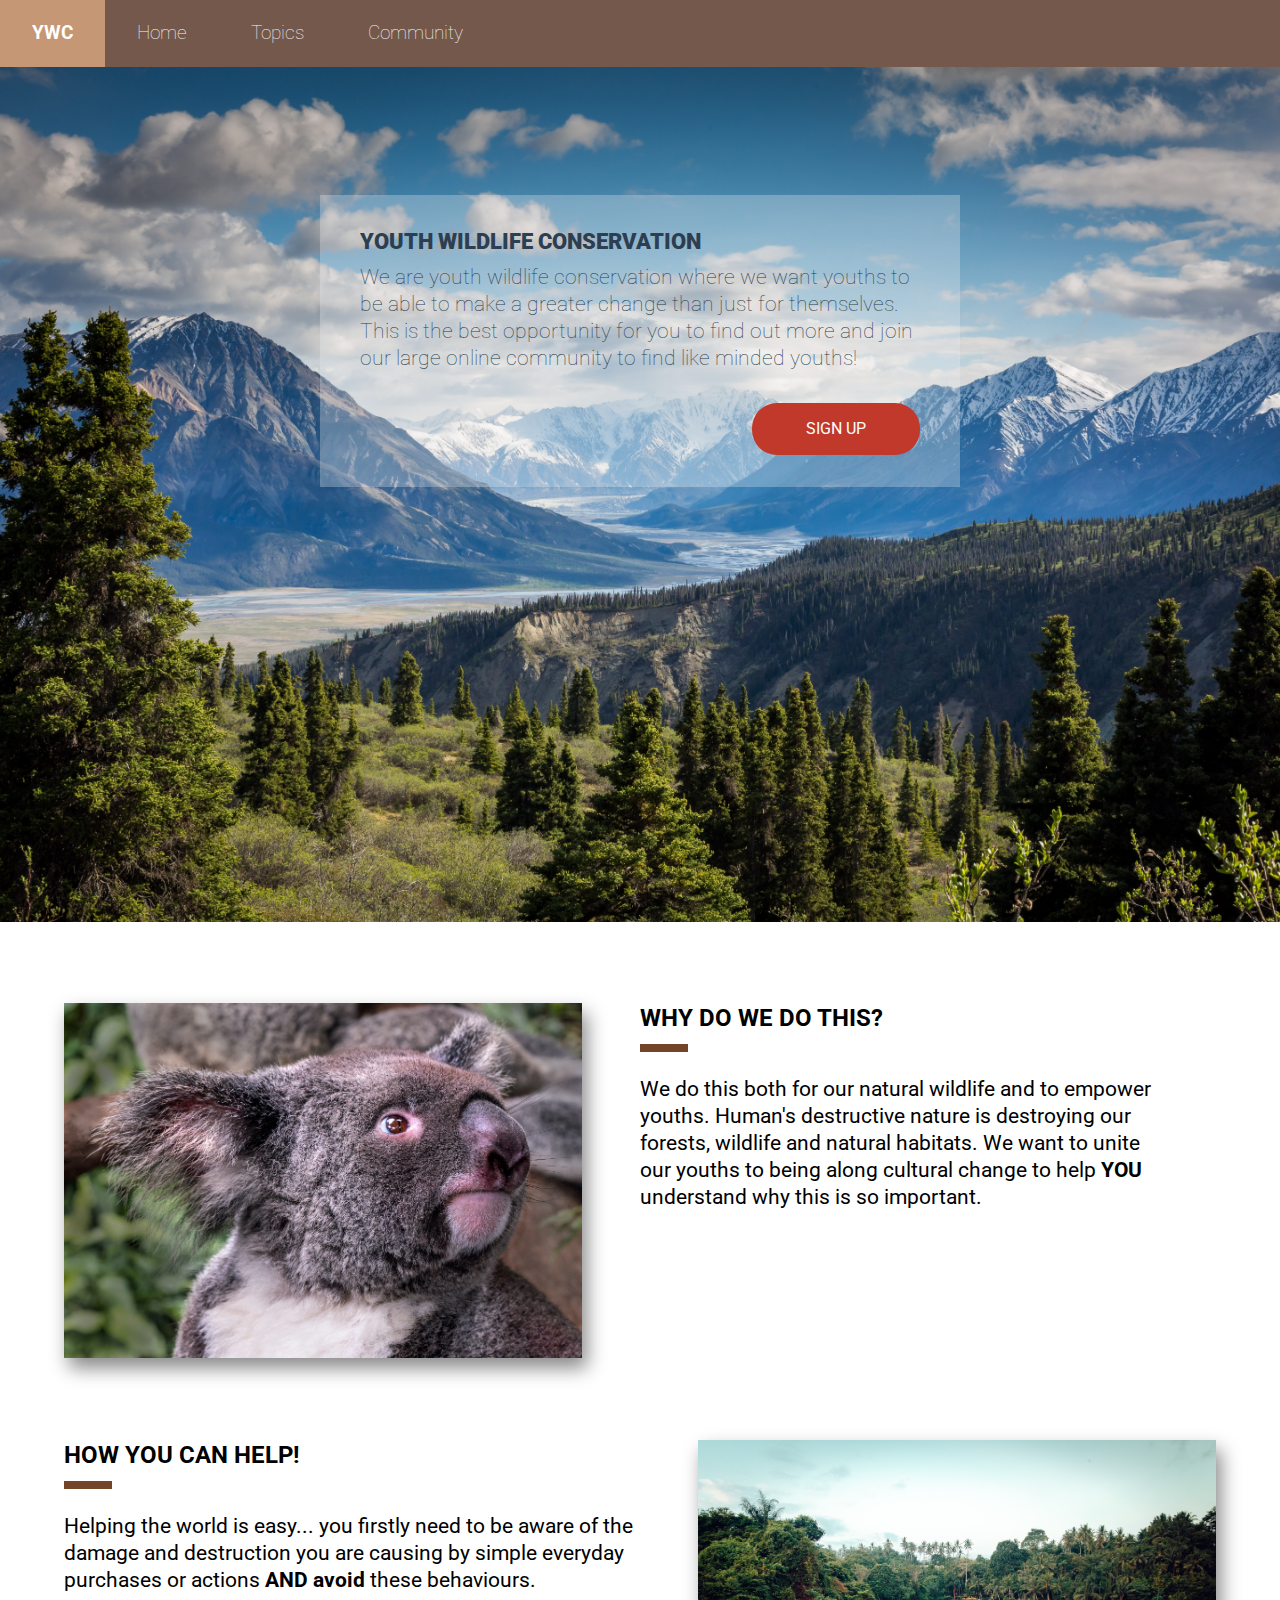
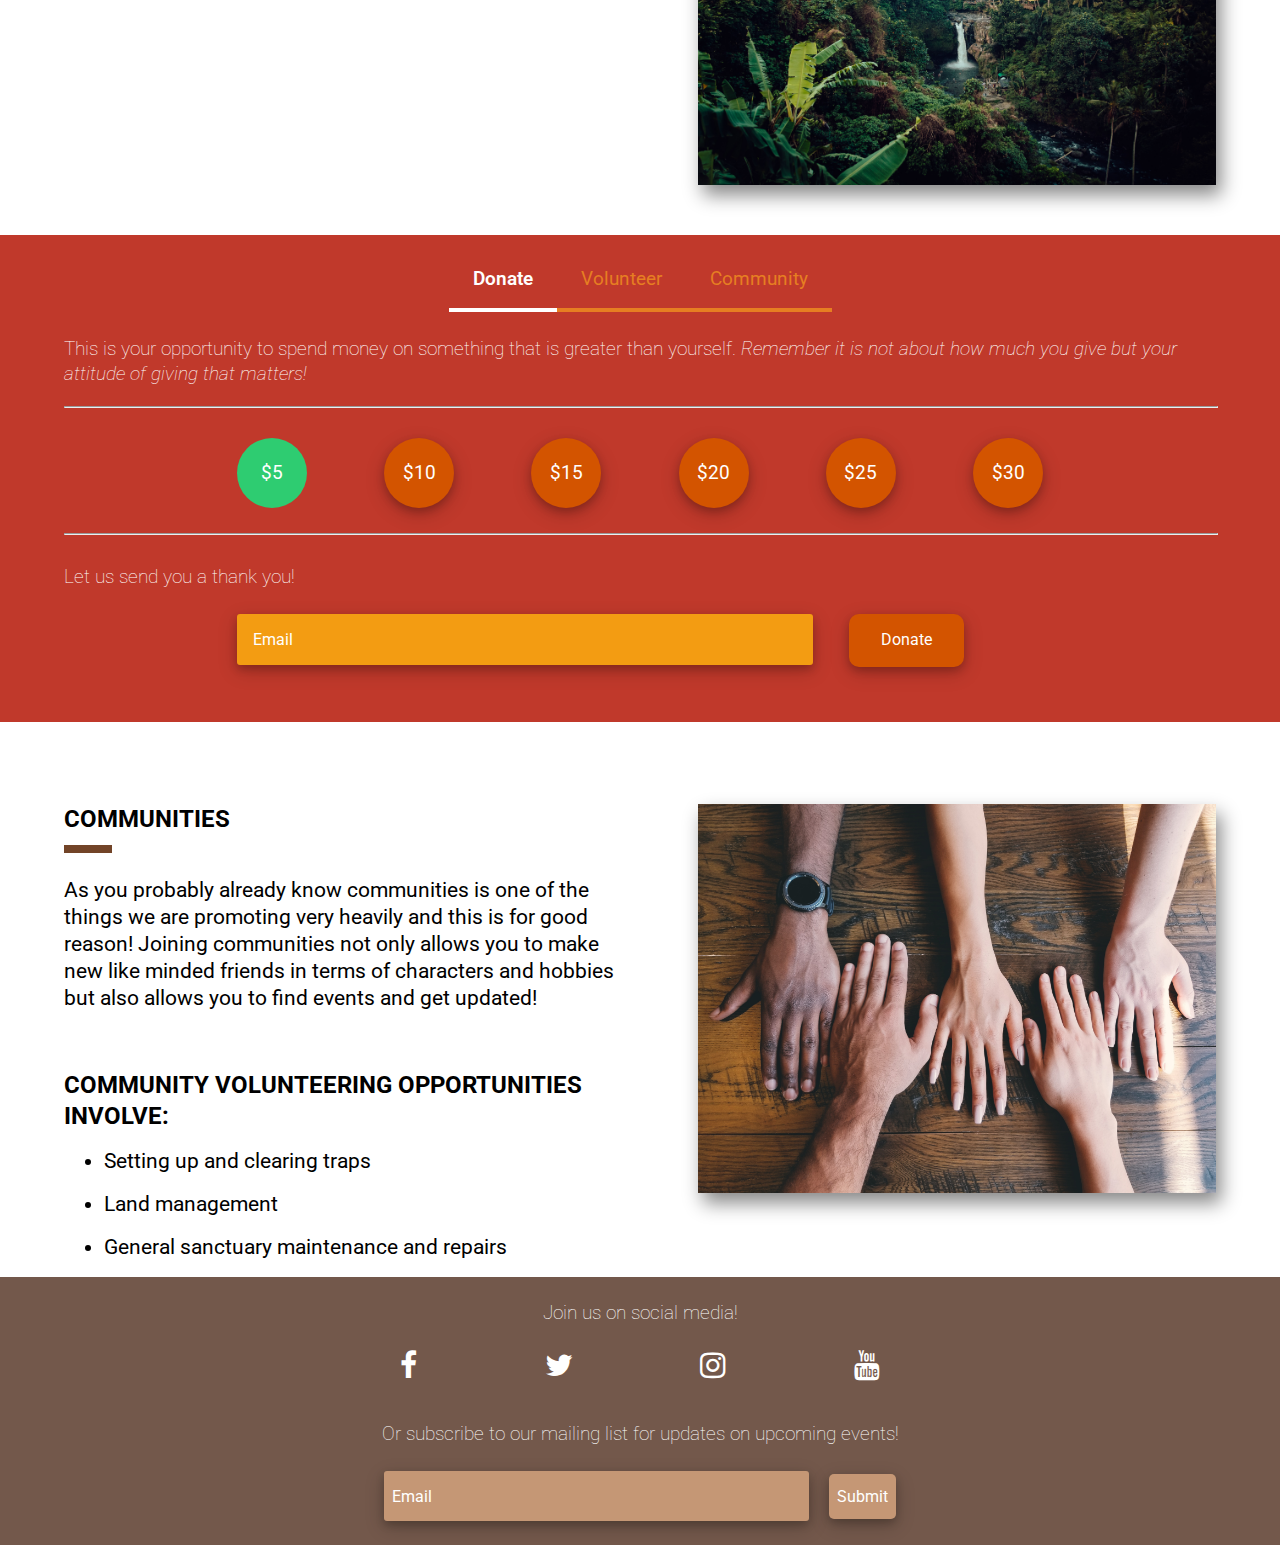
==== commit 4bac273d: "Added favicon" ====
--- a/index.html
+++ b/index.html
@@ -3,8 +3,9 @@
   <head>
     <meta charset="utf-8">
     <meta http-equiv="X-UA-Compatible" content="IE=edge">
-    <title>AWC</title>
+    <title>YWC</title>
     <meta name="viewport" content="width=device-width, initial-scale=1">
+    <link rel="shortcut icon" type="image/png" href="assets/logo-sm.png">
     <link rel="stylesheet" href="https://cdnjs.cloudflare.com/ajax/libs/font-awesome/4.7.0/css/font-awesome.min.css">
     <link href="https://fonts.googleapis.com/css2?family=Roboto:ital,wght@0,300;0,400;0,500;0,700;0,900;1,300;1,400;1,500;1,700;1,900&display=swap" rel="stylesheet">
     <link rel="stylesheet" href="css/normalize.css">
--- a/css/style.css
+++ b/css/style.css
@@ -162,7 +162,7 @@
 
 .header-container {
 	background-image: url("../assets/kalen-emsley-Bkci_8qcdvQ-unsplash.jpg");
-	height: 100%;
+	height: 95vh;
 	background-color: #cccccc;
 	background-size: cover;
 	background-position: center;
@@ -170,16 +170,26 @@
 	padding: 2rem 0;
 }
 
+#header-container > i:hover {
+	display: block;
+}
+.down-icon {
+	color: white;
+	margin-left: 49%;
+	margin-top: 50px;
+	margin-right: auto;
+	font-size: 300px;
+}
 .section1-text {
 	color: #2c3e50;
 	/* position: relative; */
 	text-align: left;
-	margin: auto;
-	width: 80%;
-	background-color: rgba(236, 240, 241, 0.9);
-	padding: 2rem;
-	border-radius: 5%;
-	border: 5px solid #724428;
+	margin: 6rem auto;
+	width: 90%;
+	background-color: rgba(236, 240, 241, 0.3);
+	padding: 3rem;
+	/* border-radius: ß; */
+	/* border: 5px solid #724428; */
 	/* border: 5px solid black; */
 }
 .header-header {
@@ -433,10 +443,7 @@
 }
 
 /* Topics page */
-#topics-intro {
-	width: 80%;
-	margin: 3rem auto;
-}
+
 .topics-header {
 	text-transform: uppercase;
 }
@@ -449,13 +456,8 @@
 }
 
 #topics {
-	width: 90%;
+	width: 95%;
 	margin: auto;
-}
-
-#news {
-	background-color: black;
-	color: white;
 }
 
 .grid-container {
@@ -582,7 +584,7 @@
 		url(../assets/kalen-emsley-Bkci_8qcdvQ-unsplash.jpg);
 }
 
-.card-list {
+/* .card-list {
 	width: 80%;
 	margin: auto;
 	display: flex;
@@ -626,24 +628,116 @@
 }
 .card:not(:first-child) {
 	margin-left: -130px;
-}
+} */
 /* Selects the header element */
+
 #news {
 	margin-top: 100px;
-}
-#news > header:nth-child(1) {
+	background-color: black;
+	color: white;
+	padding: 2rem 1rem;
+}
+#news > section:nth-child(1) {
+	width: 90%;
+	margin: auto;
+}
+#news > section > header:nth-child(1) {
 	/* text-align: center; */
-	width: 60%;
-	margin: auto;
-	padding-top: 2rem;
+	/* padding-top: 2rem; */
 	margin-bottom: -20px;
 }
-#news > header:nth-child(1) > h2 {
+#news > section > header:nth-child(1) > h2 {
 	text-transform: uppercase;
 	color: rgba(241, 196, 15, 1);
 }
-
+#news .slider {
+	width: 100%;
+	margin: 4rem auto;
+}
+
+.card-content > p:nth-child(2) {
+	font-size: 1rem;
+	color: #2ecc71;
+}
 .card-header > h2 {
+	color: #c0392b;
+	font-size: 1.2rem;
+	margin-bottom: 1rem;
+}
+.card-content > img {
+	width: 90%;
+	height: 200px;
+	/* justify-content: center; */
+	margin-left: 5%;
+}
+.card-content > button {
+	padding: 0.5rem 2rem;
+	float: right;
+	margin-bottom: 1rem;
+	background-color: #c0392b;
+	border-radius: 5px;
+	border: none;
+}
+/* #news > section > .slider > .slider-buttons > a {
+	display: inline-flex;
+	width: 2rem;
+	justify-content: center;
+	height: 2rem;
+	border-radius: 50%;
+	margin: 0 1rem 0.5rem 0;
+	position: relative;
+	align-items: center;
+	background-color: white;
+	border: none;
+	text-decoration: none;
+} */
+
+#news .slides {
+	display: flex;
+	overflow-x: auto;
+	scroll-snap-type: x mandatory;
+	scroll-behavior: smooth;
+	-webkit-overflow-scrolling: touch;
+}
+.slides::-webkit-scrollbar {
+	width: 10px;
+	height: 20px;
+}
+.slides::-webkit-scrollbar-thumb {
+	/* background: #f39c12; */
+	border-radius: 100px;
+	box-shadow: inset 0 0 10px 10px #f39c12;
+	border: 7px solid transparent;
+}
+.slides::-webkit-scrollbar-track {
+	background: transparent;
+	box-shadow: inset 0 0 10px 10px transparent;
+	border: 7px solid transparent;
+}
+/* Selects individual cards */
+.slides > section {
+	scroll-snap-align: start;
+	flex-shrink: 0;
+	width: 100%;
+	height: 500px;
+	margin-right: 50px;
+	border-radius: 10px;
+	/* background: #eee; */
+	transform-origin: center center;
+	transform: scale(1);
+	transition: transform 0.5s;
+	position: relative;
+	display: flex;
+	flex-direction: column;
+	/* justify-content: center; */
+	/* align-items: center; */
+	/* font-size: 100px; */
+	background: #17141d;
+	box-shadow: -1rem 0 3rem #000;
+	padding: 1rem;
+}
+
+/* .card-header > h2 {
 	color: rgba(241, 196, 15, 1);
 }
 .card-header > p {
@@ -653,7 +747,7 @@
 	margin: 10px 0;
 	border-radius: 10px;
 	width: 100%;
-	height: 150px;
+	height: 50px;
 }
 .card-content > p:nth-child(2) {
 	font-weight: lighter;
@@ -667,7 +761,7 @@
 	border-radius: 5px;
 	border: none;
 	float: right;
-}
+} */
 
 .dashboard-intro {
 	width: 90%;
@@ -686,7 +780,7 @@
 }
 
 .dashboard {
-	margin: auto auto 2rem auto;
+	margin: 2rem auto;
 	width: 80%;
 	height: 400px;
 	border: 2px solid grey;
@@ -901,16 +995,13 @@
 	body
 		> section.content-container:nth-child(even)
 		> .content2
-		> .section2-text {
-		margin-left: 5%;
-		margin-right: 0;
-	}
-	.content2 {
-		width: 90%;
+		> .display-image {
+		margin-right: 5%;
+		margin-left: 0;
 	}
 	.display-image {
 		margin-top: 5%;
-		height: 350px;
+		height: 20%;
 		width: 45%;
 	}
 	.section2-text {
@@ -927,6 +1018,8 @@
 		display: none;
 	}
 	.content-container {
+		width: 90%;
+		margin: auto;
 		text-align: left;
 	}
 	/* Toggle Container Stylings */
@@ -978,22 +1071,23 @@
 	}
 	.topic-card {
 		width: 25%;
-		height: 230px;
-		background-size: 100% 230px;
+		height: 300px;
+		background-size: 100% 300px;
 		margin-bottom: 1.4rem;
 		margin-right: 1rem;
 	}
-
+	.topic-card > button {
+		margin-top: 70px;
+	}
 	.topic-card > header {
-		margin: 80px auto auto auto;
+		margin: 140px auto auto auto;
 		text-align: center;
 	}
 
-	.card-content > img {
-		margin: 10px 0;
-		border-radius: 10px;
-		width: 100%;
-		height: 170px;
+	.slides > section {
+		width: 40%;
+		padding: 2rem;
+		height: 500px;
 	}
 
 	.dashboard {
